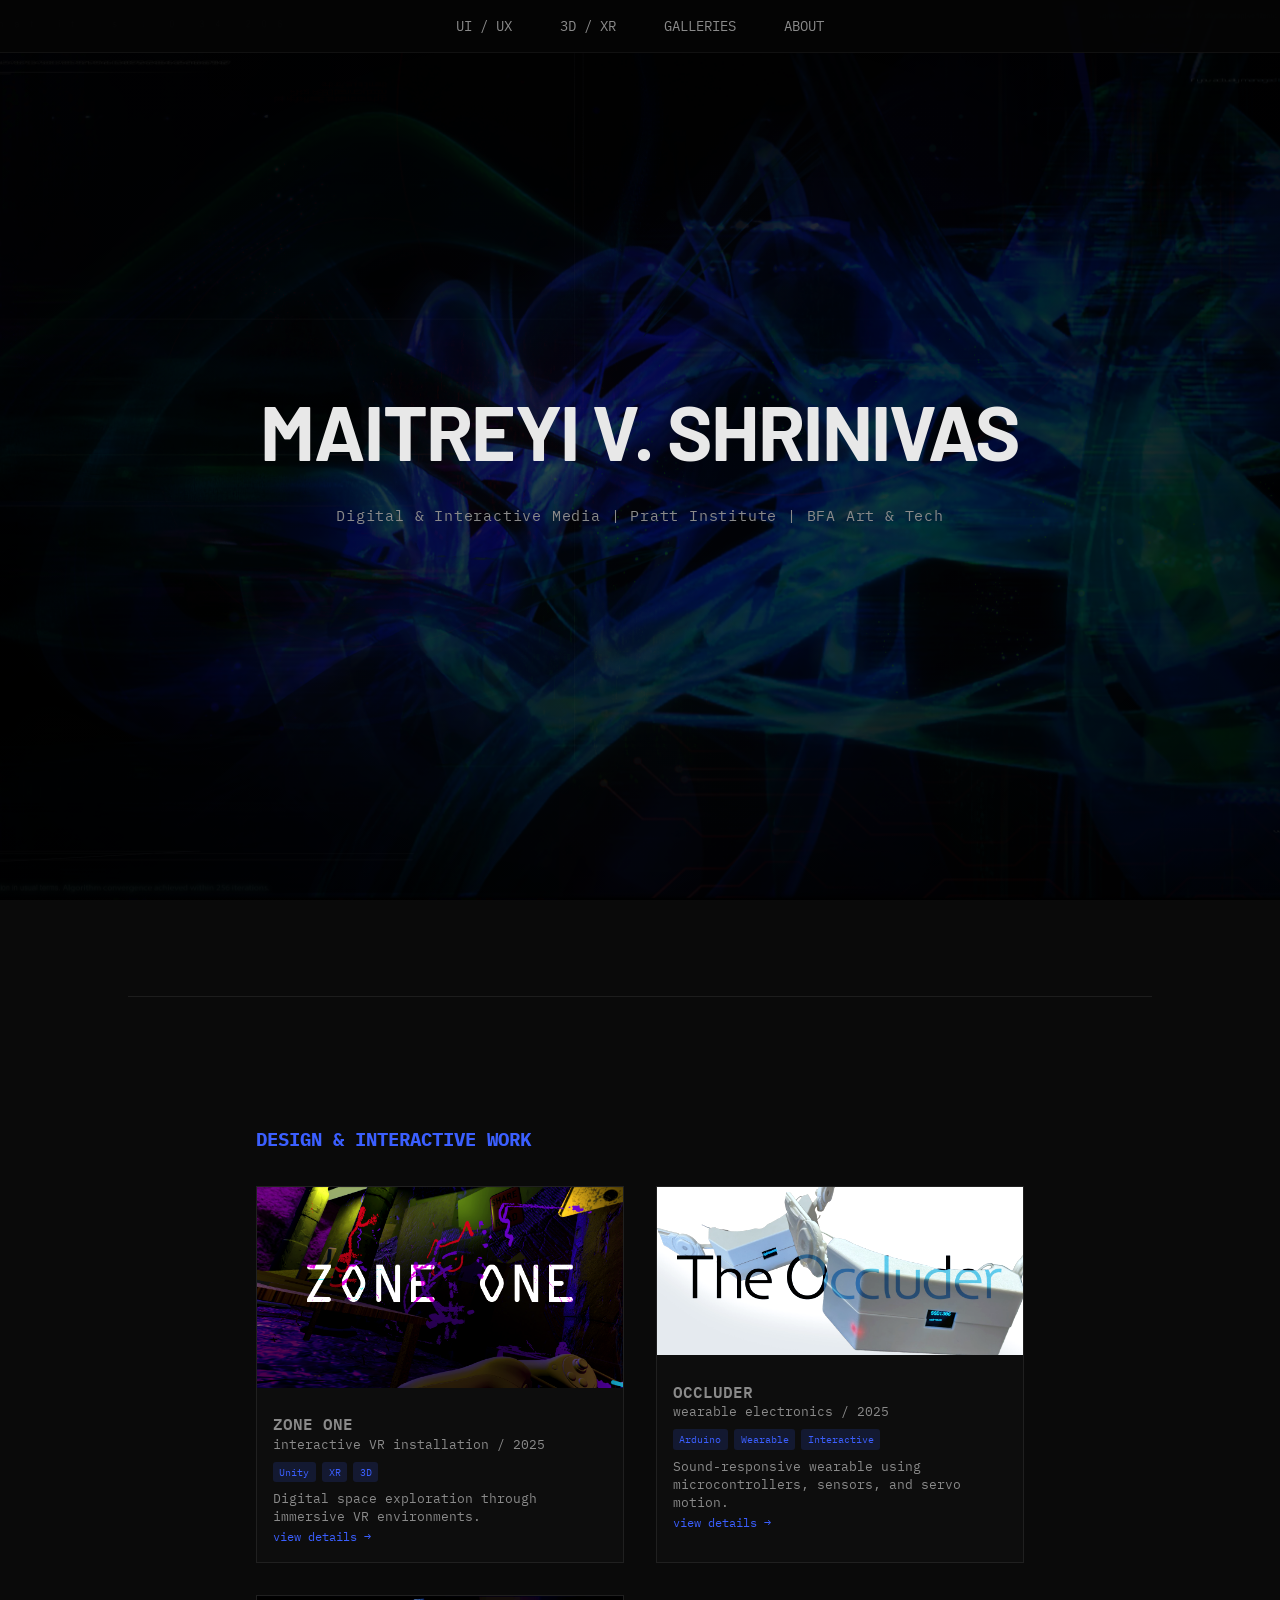
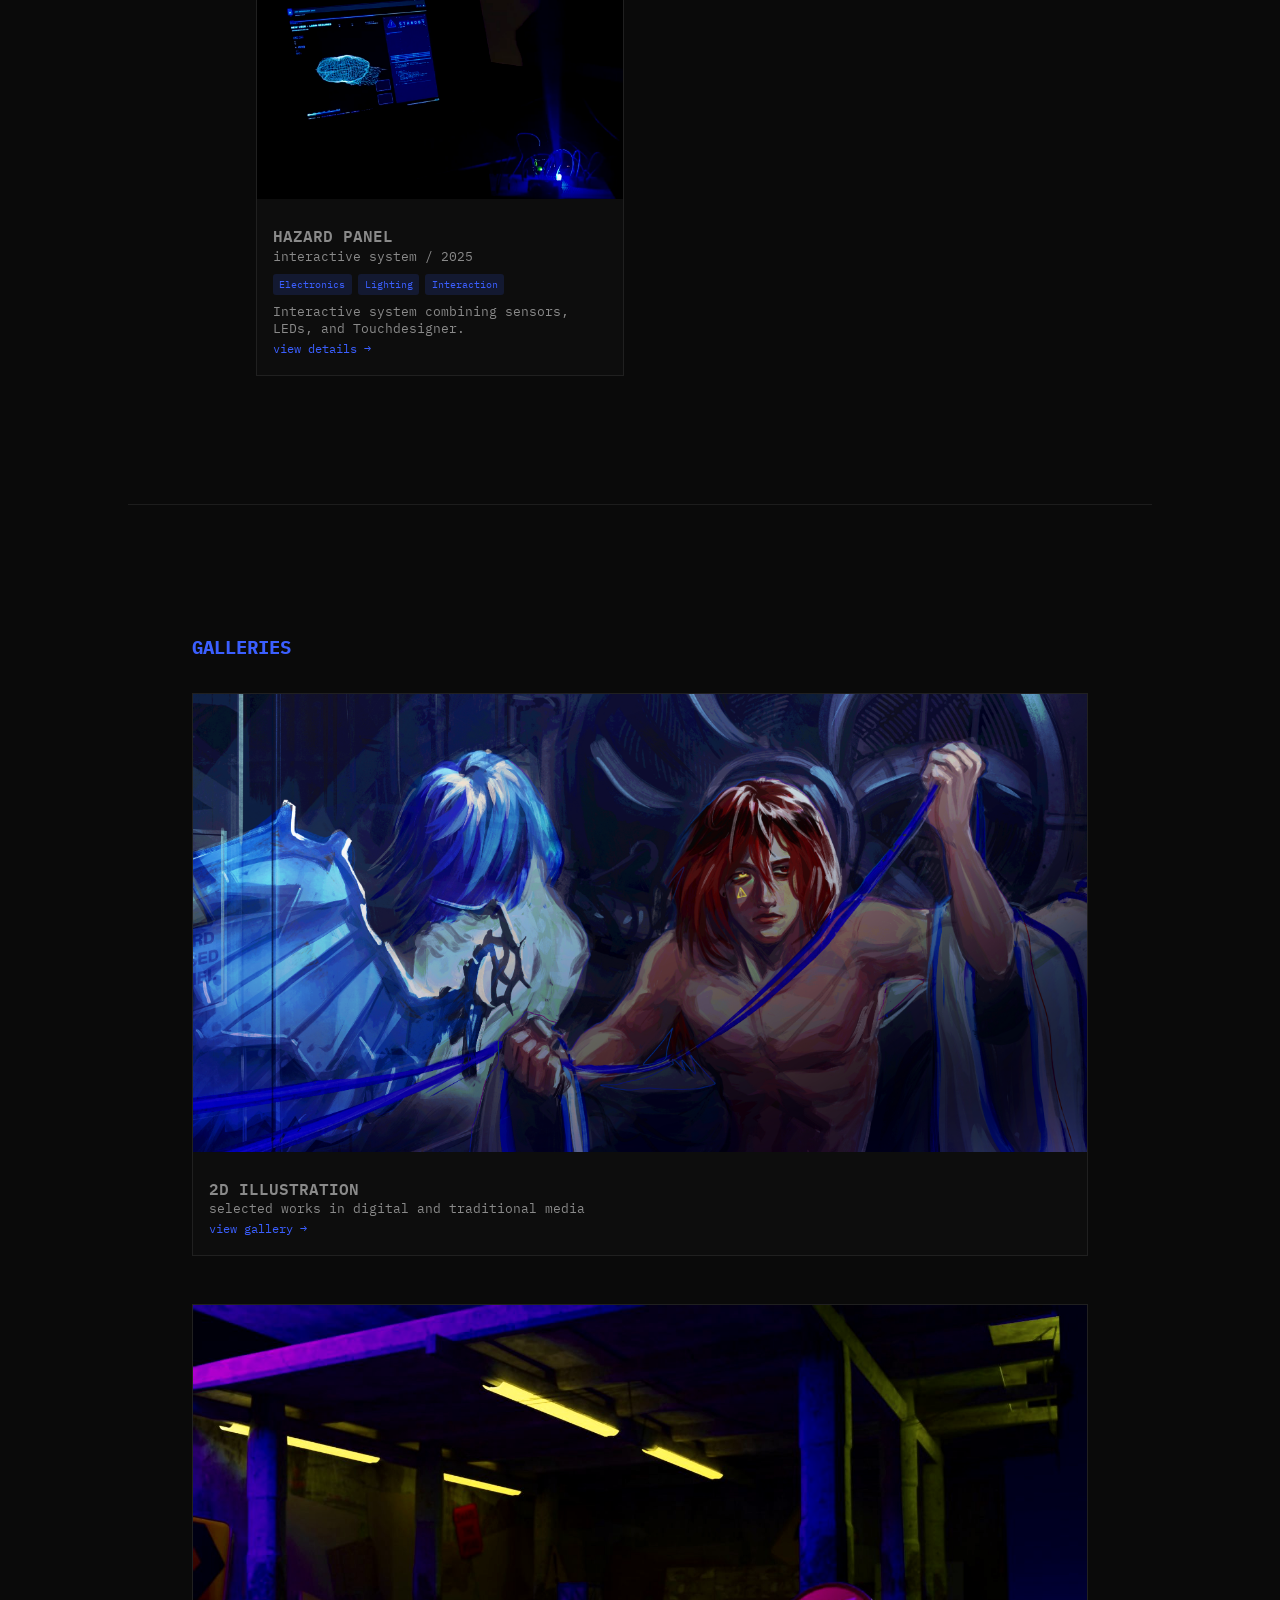
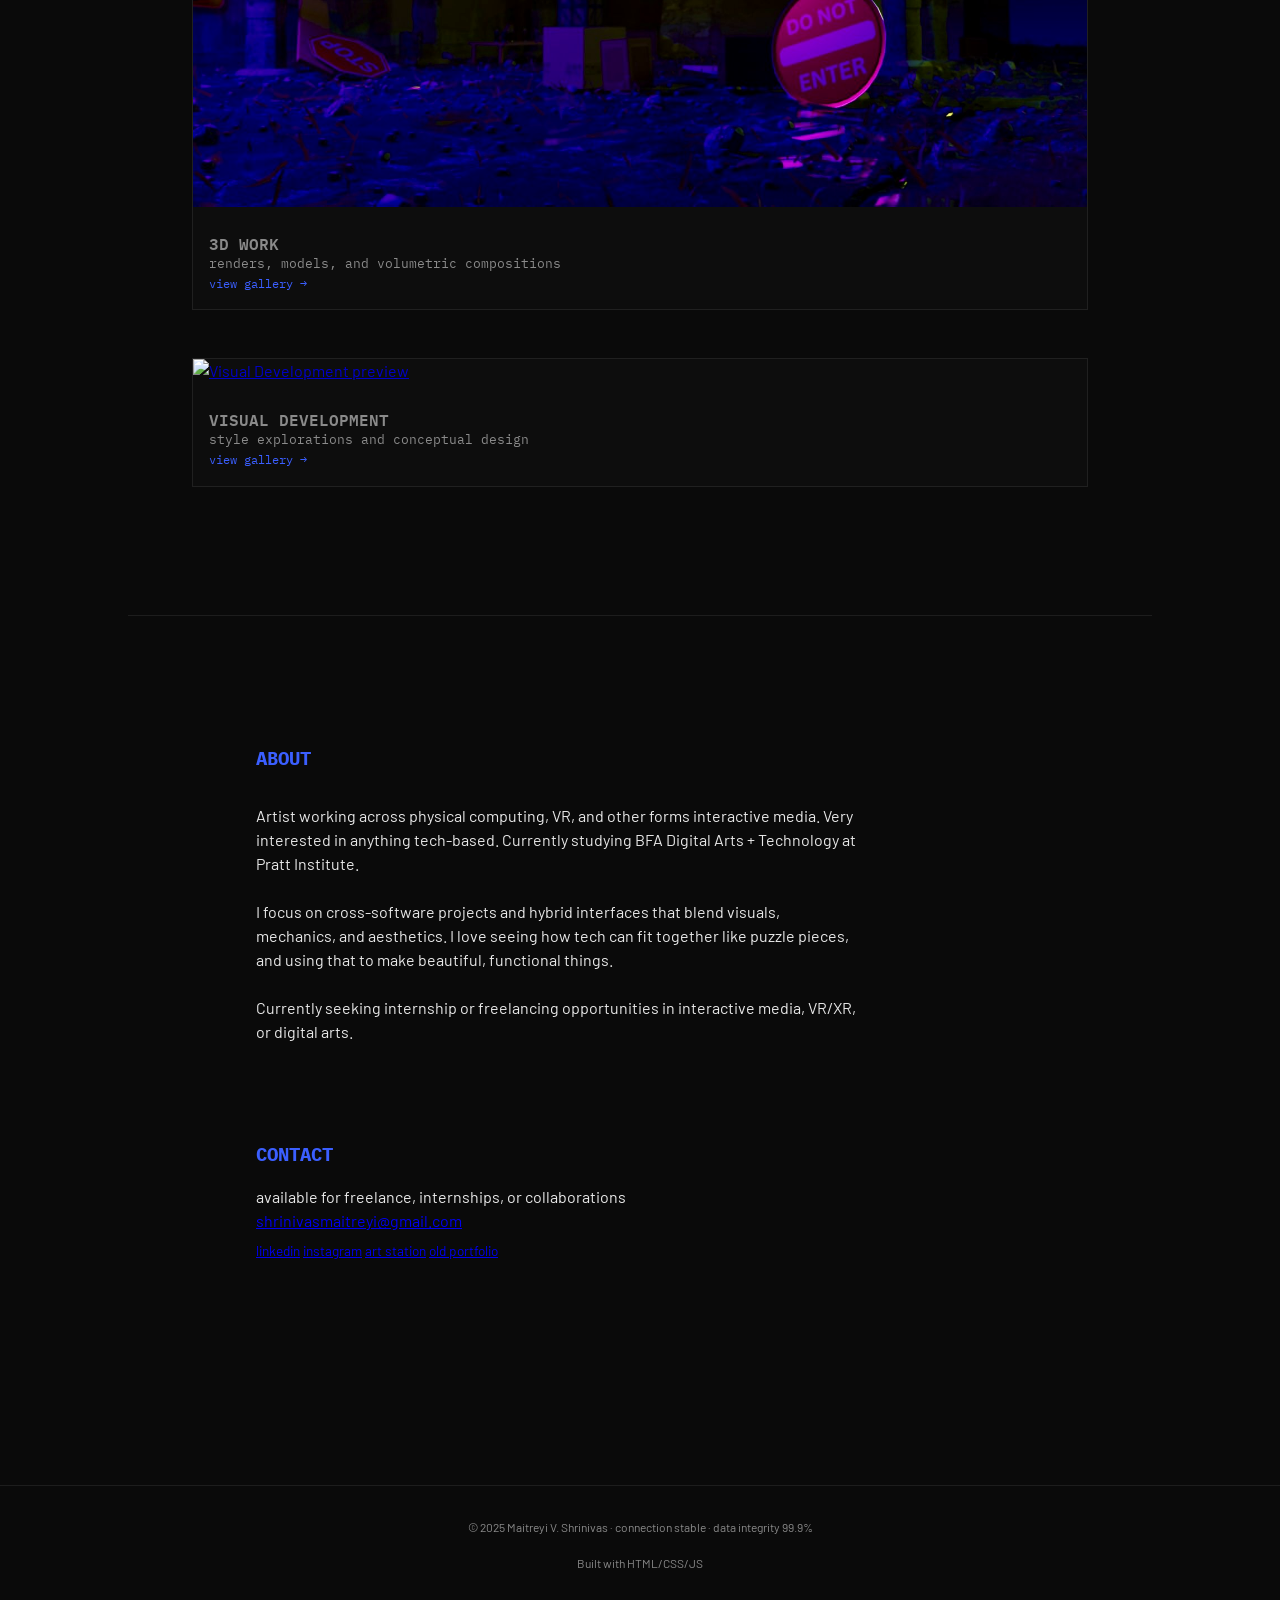
==== index.html @ 1a6c32f3 "nav issue" ====
<!DOCTYPE html>
<html lang="en">
<head>
  <meta charset="UTF-8" />
  <meta name="viewport" content="width=device-width, initial-scale=1.0" />
  <title>Maitreyi V. Shrinivas | Digital Artist & Interactive Systems Designer</title>
  <meta name="description" content="Digital artist and interactive systems designer exploring hybrid realities through VR, installation, and computational media." />
  <link rel="icon" href="assets/favicon.png" type="image/png" />
  <link href="https://fonts.googleapis.com/css2?family=Barlow:wght@300;500&family=IBM+Plex+Mono:wght@400;600&display=swap" rel="stylesheet" />
  <link rel="stylesheet" href="style.css" />
</head>

<body>

  <!-- ===== LANDING ===== -->
  <section id="landing">
    <div class="bg-image"></div>
    <div class="intro-text">
      <h1 id="glitch-name">Maitreyi V. Shrinivas</h1>
      <p class="subtitle">Digital & Interactive Media | Pratt Institute | BFA Art & Tech </p>
    </div>
  </section>

  <!-- ===== NAVIGATION ===== -->
<nav id="nav">
  <a href="/uiux.html">UI / UX</a>
  <a href="/3dxr.html">3D / XR</a>
  <a href="#gallery">GALLERIES</a>
  <a href="#contact">ABOUT</a>
</nav>


  </nav>

 <main>

  <!-- ===== DESIGN & INTERACTIVE WORK ===== -->
  <section id="design" class="section">
    <h2>design & interactive work</h2>

    <div class="work-grid">

       <!-- zone one -->
      <article class="project">
        <a href="projects/zoneone.html">
          <img src="assets/zone_one_thumb.png" alt="ZoneOne" />
        </a>
        <div class="caption">
          <h3>Zone One</h3>
          <p>interactive VR installation / 2025</p>
          <div class="tags">
            <span>Unity</span><span>XR</span><span>3D</span>
          </div>
          <p class="summary">Digital space exploration through immersive VR environments.</p>
          <a href="projects/zoneone.html" class="case-link">view details →</a>
        </div>
      </article>

      <!-- OCCLUDER -->
      <article class="project">
        <a href="projects/occluder.html">
          <img src="assets/occluder_cover.png" alt="Occluder headset" />
        </a>
        <div class="caption">
          <h3>Occluder</h3>
          <p>wearable electronics / 2025</p>
          <div class="tags">
            <span>Arduino</span><span>Wearable</span><span>Interactive</span>
          </div>
          <p class="summary">Sound-responsive wearable using microcontrollers, sensors, and servo motion.</p>
          <a href="projects/occluder.html" class="case-link">view details →</a>
        </div>
      </article>

      <!-- HAZARD PANEL -->
      <article class="project">
        <a href="projects/hazard.html">
          <video autoplay muted loop playsinline poster="assets/hazard_thumb.png">
            <source src="assets/hazard_clip.mp4" type="video/mp4" />
          </video>
        </a>
        <div class="caption">
          <h3>Hazard Panel</h3>
          <p>interactive system / 2025</p>
          <div class="tags">
            <span>Electronics</span><span>Lighting</span><span>Interaction</span>
          </div>
          <p class="summary">Interactive system combining sensors, LEDs, and Touchdesigner.</p>
          <a href="projects/hazard.html" class="case-link">view details →</a>
        </div>
      </article>

    </div>
  </section>

  <!-- ===== GALLERIES ===== -->
  <section id="gallery" class="section">
    <h2>galleries</h2>
    <div class="work-grid">

      <article class="project">
        <a href="galleries/2d.html">
          <img src="assets/gallery_2d_thumb.png" alt="2D Illustration preview" />
        </a>
        <div class="caption">
          <h3>2D Illustration</h3>
          <p>selected works in digital and traditional media</p>
          <a href="galleries/2d.html" class="case-link">view gallery →</a>
        </div>
      </article>

      <article class="project">
        <a href="galleries/3d.html">
          <img src="assets/render2.jpeg" alt="3D Work preview" />
        </a>
        <div class="caption">
          <h3>3D Work</h3>
          <p>renders, models, and volumetric compositions</p>
          <a href="galleries/3d.html" class="case-link">view gallery →</a>
        </div>
      </article>

      <article class="project">
        <a href="galleries/visualdev.html">
          <img src="assets/gallery_visdev_thumb.png" alt="Visual Development preview" />
        </a>
        <div class="caption">
          <h3>Visual Development</h3>
          <p>style explorations and conceptual design</p>
          <a href="galleries/visualdev.html" class="case-link">view gallery →</a>
        </div>
      </article>

    </div>
  </section>

  <!-- ===== ABOUT + CONTACT ===== -->
  <section id="about-contact" class="section">
    <div class="about-contact-grid">

      <div class="about-column">
        <h2>about</h2>
        <div class="text">
          <p>
            Artist working across physical computing, VR, and other forms interactive media. 
            Very interested in anything tech-based. 
            Currently studying BFA Digital Arts + Technology at Pratt Institute.
          </p>
          <br>
          <p>
            I focus on cross-software projects and hybrid interfaces that blend visuals, 
            mechanics, and aesthetics. I love seeing how tech can fit together like puzzle pieces, 
            and using that to make beautiful, functional things. 
          </p>
          <br>
          <p class="intent">
            Currently seeking internship or freelancing opportunities in interactive media, VR/XR, or digital arts.
          </p>
        </div>
      </div>

      <div class="contact-column">
        <h2>contact</h2>
        <p>available for freelance, internships, or collaborations</p>
        <p><a href="mailto:mai3yis@gmail.com">shrinivasmaitreyi@gmail.com</a></p>
        <div class="socials">
          <a href="https://www.linkedin.com/in/maitreyi-shrinivas-3776411b0/">linkedin</a>
          <a href="https://instagram.com/virios.v2">instagram</a>
          <a href="https://artstation.com/mai3yi">art station</a>
          <a href="https://mai3yi.myportfolio.com/work">old portfolio</a>
        </div>
      </div>

    </div>
  </section>

</main>


  <footer>
    <p>© 2025 Maitreyi V. Shrinivas · connection stable · data integrity 99.9%</p>
    <br>
    <p>Built with HTML/CSS/JS</p>
  </footer>

  <script src="script.js"></script>
</body>
</html>
---- style.css ----
/* ===== GLOBAL RESET ===== */
* {
  margin: 0;
  padding: 0;
  box-sizing: border-box;
}

body {
  font-family: 'Barlow', sans-serif;
  background-color: #0a0a0a;
  color: #e8e8e8;
  line-height: 1.5;
  overflow-x: hidden;
}

/* ===== COLOR SYSTEM ===== */
:root {
  --accent-blue: #3b5fff;
  --accent-red: #ff3b3b;
  --accent-gray: #1a1a1a;
  --text-dim: #8a8a8a;
}

/* ===== NAVIGATION ===== */
#nav {
  position: fixed;
  top: 0;
  width: 100%;
  background: rgba(5, 5, 5, 0.9);
  border-bottom: 1px solid rgba(255,255,255,0.05);
  display: flex;
  justify-content: center;
  gap: 3rem;
  padding: 1rem 0;
  z-index: 1000;
  font-family: 'IBM Plex Mono', monospace;
  text-transform: uppercase;
  font-size: 0.85rem;
}

#nav a {
  color: var(--text-dim);
  text-decoration: none;
  transition: 0.2s;
}

#nav a:hover {
  color: var(--accent-blue);
}

/* ===== LANDING ===== */
#landing {
  height: 100vh;
  display: flex;
  flex-direction: column;
  justify-content: center;
  align-items: center;
  text-align: center;
  letter-spacing: 0.05em;
  background: linear-gradient(180deg, #0a0a0a 70%, #111 100%);
}

#landing h1 {
  font-size: clamp(2rem, 6vw, 6rem);
  font-weight: 700;
  letter-spacing: -0.02em;
  text-transform: uppercase;
}

#landing p {
  font-family: 'IBM Plex Mono', monospace;
  color: var(--text-dim);
  margin-top: 1rem;
  font-size: 0.95rem;
}

.scroll-indicator {
  position: absolute;
  bottom: 2rem;
  font-family: 'IBM Plex Mono', monospace;
  color: var(--accent-blue);
  font-size: 1rem;
  opacity: 0.6;
}

/* ===== SECTIONS ===== */
.section {
  padding: 8rem 10vw;
  border-top: 1px solid rgba(255,255,255,0.08);
}

.section h2 {
  font-family: 'IBM Plex Mono', monospace;
  text-transform: uppercase;
  font-size: 1.2rem;
  color: var(--accent-blue);
  margin-bottom: 2rem;
}

/* ===== WORK GRID ===== */
.work-grid {
  display: grid;
  grid-template-columns: repeat(auto-fit, minmax(300px, 1fr));
  gap: 2rem;
}

.project {
  position: relative;
  overflow: hidden;
  border: 1px solid rgba(255,255,255,0.08);
  background: #0d0d0d;
  transition: transform 0.3s ease;
}

.project:hover {
  transform: scale(1.01);
  border-color: var(--accent-blue);
}

.project video,
.project img {
  width: 100%;
  height: auto;
  display: block;
  filter: grayscale(0.2) contrast(1.1);
}

.caption {
  padding: 1rem;
}

.caption h3 {
  font-weight: 600;
  text-transform: uppercase;
  font-size: 1rem;
}

.caption p {
  color: var(--text-dim);
  font-family: 'IBM Plex Mono', monospace;
  font-size: 0.8rem;
}

/* ===== REEL ===== */
.reel-wrapper video {
  width: 100%;
  border: 1px solid rgba(255,255,255,0.1);
  margin-bottom: 1rem;
}

.reel-desc {
  font-size: 0.9rem;
  color: var(--text-dim);
  max-width: 700px;
}

/* ===== PROCESS SECTION ===== */
.process-gallery {
  display: grid;
  grid-template-columns: repeat(auto-fit, minmax(300px, 1fr));
  gap: 1.5rem;
}

.process-item {
  position: relative;
  overflow: hidden;
  background: #0d0d0d;
  border: 1px solid rgba(255,255,255,0.05);
}

.process-item img,
.process-item video {
  width: 100%;
  height: 100%;
  object-fit: cover;
  filter: grayscale(1) contrast(1.2);
  opacity: 0.8;
  transition: 0.4s;
}

.process-item:hover img,
.process-item:hover video {
  filter: none;
  opacity: 1;
}

.overlay {
  position: absolute;
  bottom: 0;
  background: rgba(0,0,0,0.7);
  padding: 1rem;
  width: 100%;
  transition: 0.3s;
}

.overlay h4 {
  text-transform: uppercase;
  color: var(--accent-blue);
  font-size: 0.9rem;
}

.overlay p {
  font-family: 'IBM Plex Mono', monospace;
  font-size: 0.75rem;
  color: #ccc;
}

/* ===== ABOUT ===== */
.about-grid {
  display: flex;
  flex-wrap: wrap;
  gap: 2rem;
  align-items: center;
}

.about-grid img {
  width: 240px;
  border: 1px solid rgba(255,255,255,0.08);
  filter: grayscale(0.6);
}

.about-grid .text {
  flex: 1;
  max-width: 600px;
  color: #d0d0d0;
  font-size: 0.95rem;
  line-height: 1.7;
}

/* ===== CONTACT ===== */
#contact {
  text-align: center;
}

#contact a {
  color: var(--accent-blue);
  text-decoration: none;
  font-family: 'IBM Plex Mono', monospace;
}

.socials {
  margin-top: 0.5rem;
  color: var(--text-dim);
  font-size: 0.85rem;
}

/* ===== FOOTER ===== */
footer {
  text-align: center;
  padding: 2rem 0;
  border-top: 1px solid rgba(255,255,255,0.08);
  font-size: 0.75rem;
  color: var(--text-dim);
}

/* ===== RESPONSIVE ===== */
@media (max-width: 768px) {
  #nav {
    gap: 1rem;
    font-size: 0.75rem;
  }
  .section {
    padding: 5rem 6vw;
  }
}

.subtitle {
  font-family: 'IBM Plex Mono', monospace;
  color: var(--accent-blue);
  margin-top: 0.5rem;
  font-size: 1rem;
}

.tags {
  margin: 0.5rem 0;
  display: flex;
  flex-wrap: wrap;
  gap: 0.4rem;
}

.tags span {
  background: rgba(59,95,255,0.15);
  color: var(--accent-blue);
  font-size: 0.65rem;
  padding: 0.2rem 0.4rem;
  border-radius: 3px;
  font-family: 'IBM Plex Mono', monospace;
}

.summary {
  color: var(--text-dim);
  font-size: 0.75rem;
  margin-top: 0.3rem;
}

.case-link {
  font-family: 'IBM Plex Mono', monospace;
  color: var(--accent-blue);
  font-size: 0.75rem;
  text-decoration: none;
}

.case-link:hover {
  text-decoration: underline;
}
/* ===== ABOUT + CONTACT GRID ===== */
.about-contact-grid {
  display: flex;
  justify-content: space-between;
  gap: 6rem;
  align-items: flex-start;
  flex-wrap: wrap;
}

.about-column,
.contact-column {
  flex: 1 1 400px;
}

.about-column .text {
  max-width: 600px;
}

.contact-column {
  text-align: left;
}

.contact-column h2 {
  text-transform: uppercase;
  color: var(--accent-blue);
  font-family: 'IBM Plex Mono', monospace;
  font-size: 1.2rem;
  margin-bottom: 1rem;
}
/* ===== GALLERY HUB (matching Featured Works) ===== */
.gallery-grid {
  display: grid;
  grid-template-columns: repeat(auto-fit, minmax(300px, 1fr));
  gap: 2rem;
}

.gallery-card {
  position: relative;
  overflow: hidden;
  border: 1px solid rgba(255,255,255,0.08);
  background: #0d0d0d;
  transition: transform 0.3s ease;
}

.gallery-card:hover {
  transform: scale(1.01);
  border-color: var(--accent-blue);
}

.gallery-card img {
  width: 100%;
  height: auto;
  display: block;
  filter: grayscale(0.2) contrast(1.1);
  transition: transform 0.4s ease;
}

.gallery-card:hover img {
  transform: scale(1.05);
}

.gallery-card .overlay {
  position: absolute;
  bottom: 0;
  width: 100%;
  background: rgba(0,0,0,0.7);
  padding: 1rem;
  transition: background 0.3s;
}

.gallery-card:hover .overlay {
  background: rgba(0,0,0,0.9);
}

.gallery-card h3 {
  color: var(--accent-blue);
  font-family: 'IBM Plex Mono', monospace;
  text-transform: uppercase;
  font-size: 1rem;
}

.gallery-card p {
  font-size: 0.8rem;
  color: var(--text-dim);
  margin-top: 0.4rem;
}

/* ===== IMAGE ZOOM MODAL ===== */
#img-modal {
  position: fixed;
  top: 0;
  left: 0;
  width: 100%;
  height: 100%;
  background: rgba(0,0,0,0.9);
  display: flex;
  justify-content: center;
  align-items: center;
  opacity: 0;
  pointer-events: none;
  transition: opacity 0.3s ease;
  z-index: 9999;
}

#img-modal.active {
  opacity: 1;
  pointer-events: auto;
}

#img-modal img {
  max-width: 90%;
  max-height: 90%;
  cursor: zoom-out;
  transform: scale(1);
  transition: transform 0.3s ease;
}

#img-modal img.zoomed {
  transform: scale(1.5);
}
/* ===== UNIVERSAL IMAGE MODAL ===== */
#img-modal {
  position: fixed;
  top: 0;
  left: 0;
  width: 100%;
  height: 100%;
  background: rgba(0,0,0,0.9);
  display: flex;
  justify-content: center;
  align-items: center;
  opacity: 0;
  pointer-events: none;
  transition: opacity 0.3s ease;
  z-index: 9999;
}

#img-modal.active {
  opacity: 1;
  pointer-events: auto;
}

#img-modal img {
  max-width: 90%;
  max-height: 90%;
  cursor: zoom-out;
  transform: scale(1);
  transition: transform 0.3s ease;
}

#img-modal img.zoomed {
  transform: scale(1.5);
}

/* ===== LANDING IMAGE BACKGROUND ===== */
#landing {
  background: url("assets/header_image.png") center center / cover no-repeat;
  background-attachment: scroll; 
  min-height: 100vh;
  display: flex;
  flex-direction: column;
  justify-content: center;
  align-items: center;
  position: relative;
}

#landing::after {
  content: "";
  position: absolute;
  inset: 0;
  background: rgba(0, 0, 0, 0.5); 
  z-index: 0;
}

#landing .intro-text,
#landing .scroll-indicator {
  position: relative;
  z-index: 1; 
}
/* ===== STATIC IMAGE WITH GLOW ANIMATION ===== */
#landing {
  position: relative;
  min-height: 100vh;
  display: flex;
  flex-direction: column;
  justify-content: center;
  align-items: center;
  overflow: hidden;
}

.bg-image {
  position: absolute;
  inset: 0;
  background: url("assets/header_image.png") center center / cover no-repeat;
  filter: brightness(0.6) saturate(1.2);
  z-index: 0;
  animation: glowShift 14s ease-in-out infinite alternate;
}

#landing::after {
  content: "";
  position: absolute;
  inset: 0;
  background: radial-gradient(ellipse at center, rgba(0,0,0,0.1) 0%, rgba(0,0,0,0.7) 100%);
  z-index: 1;
}

#landing .intro-text,
#landing .scroll-indicator {
  position: relative;
  z-index: 2;
}

@keyframes glowShift {
  0% {
    filter: brightness(0.55) saturate(1.1) hue-rotate(0deg);
  }
  50% {
    filter: brightness(0.8) saturate(1.3) hue-rotate(20deg);
  }
  100% {
    filter: brightness(0.6) saturate(1.15) hue-rotate(-10deg);
  }
}

/* ===== PAGE HEADERS ===== */
.page-header {
  position: relative;
  text-align: center;
  padding: 3rem 0 2rem 0;
  border-bottom: 1px solid rgba(255,255,255,0.1);
}

.page-header .back {
  position: absolute;
  left: 8vw;
  top: 3rem;
  color: var(--accent-blue);
  text-decoration: none;
  font-family: 'IBM Plex Mono', monospace;
  font-size: 0.85rem;
  letter-spacing: 0.03em;
}

/* ===== GALLERY ITEMS ===== */
.work {
  border: 1px solid rgba(255,255,255,0.1);
  background: #0d0d0d;
  padding: 0.75rem;
  transition: transform 0.3s ease, box-shadow 0.3s ease;
}

.work:hover {
  transform: translateY(-6px) scale(1.03);
  box-shadow: 0 0 18px rgba(59,95,255,0.2);
}

.caption {
  font-family: 'IBM Plex Mono', monospace;
  color: #8a8a8a;
  font-size: 0.9rem;
  margin-top: 0.6rem;
  line-height: 1.4;
}

/* ===== LIGHTBOX ===== */
.lightbox {
  display: none;
  position: fixed;
  z-index: 1000;
  inset: 0;
  background: rgba(0, 0, 0, 0.9);
  justify-content: center;
  align-items: center;
  cursor: grab;
}

.lightbox img {
  max-width: 90%;
  max-height: 90%;
  transition: transform 0.1s ease;
}

main {
  padding: 6rem 10vw;   
  max-width: 2000px;  

.gallery-grid {
  grid-template-columns: repeat(auto-fit, minmax(500px, 1fr)); 
  gap: 3rem;         

.work img {
  border-radius: 6px;   
}
}
}

#gallery.section {
  max-width: none;
  width: 100%;
  padding-left: 5vw;
  padding-right: 5vw;
}

#gallery .work-grid {
  display: grid;
  grid-template-columns: repeat(auto-fit, minmax(600px, 1fr));
  gap: 3rem;
  width: 100%;
}

#gallery .project img {
  width: 100%;
  height: auto;
  object-fit: cover;
}
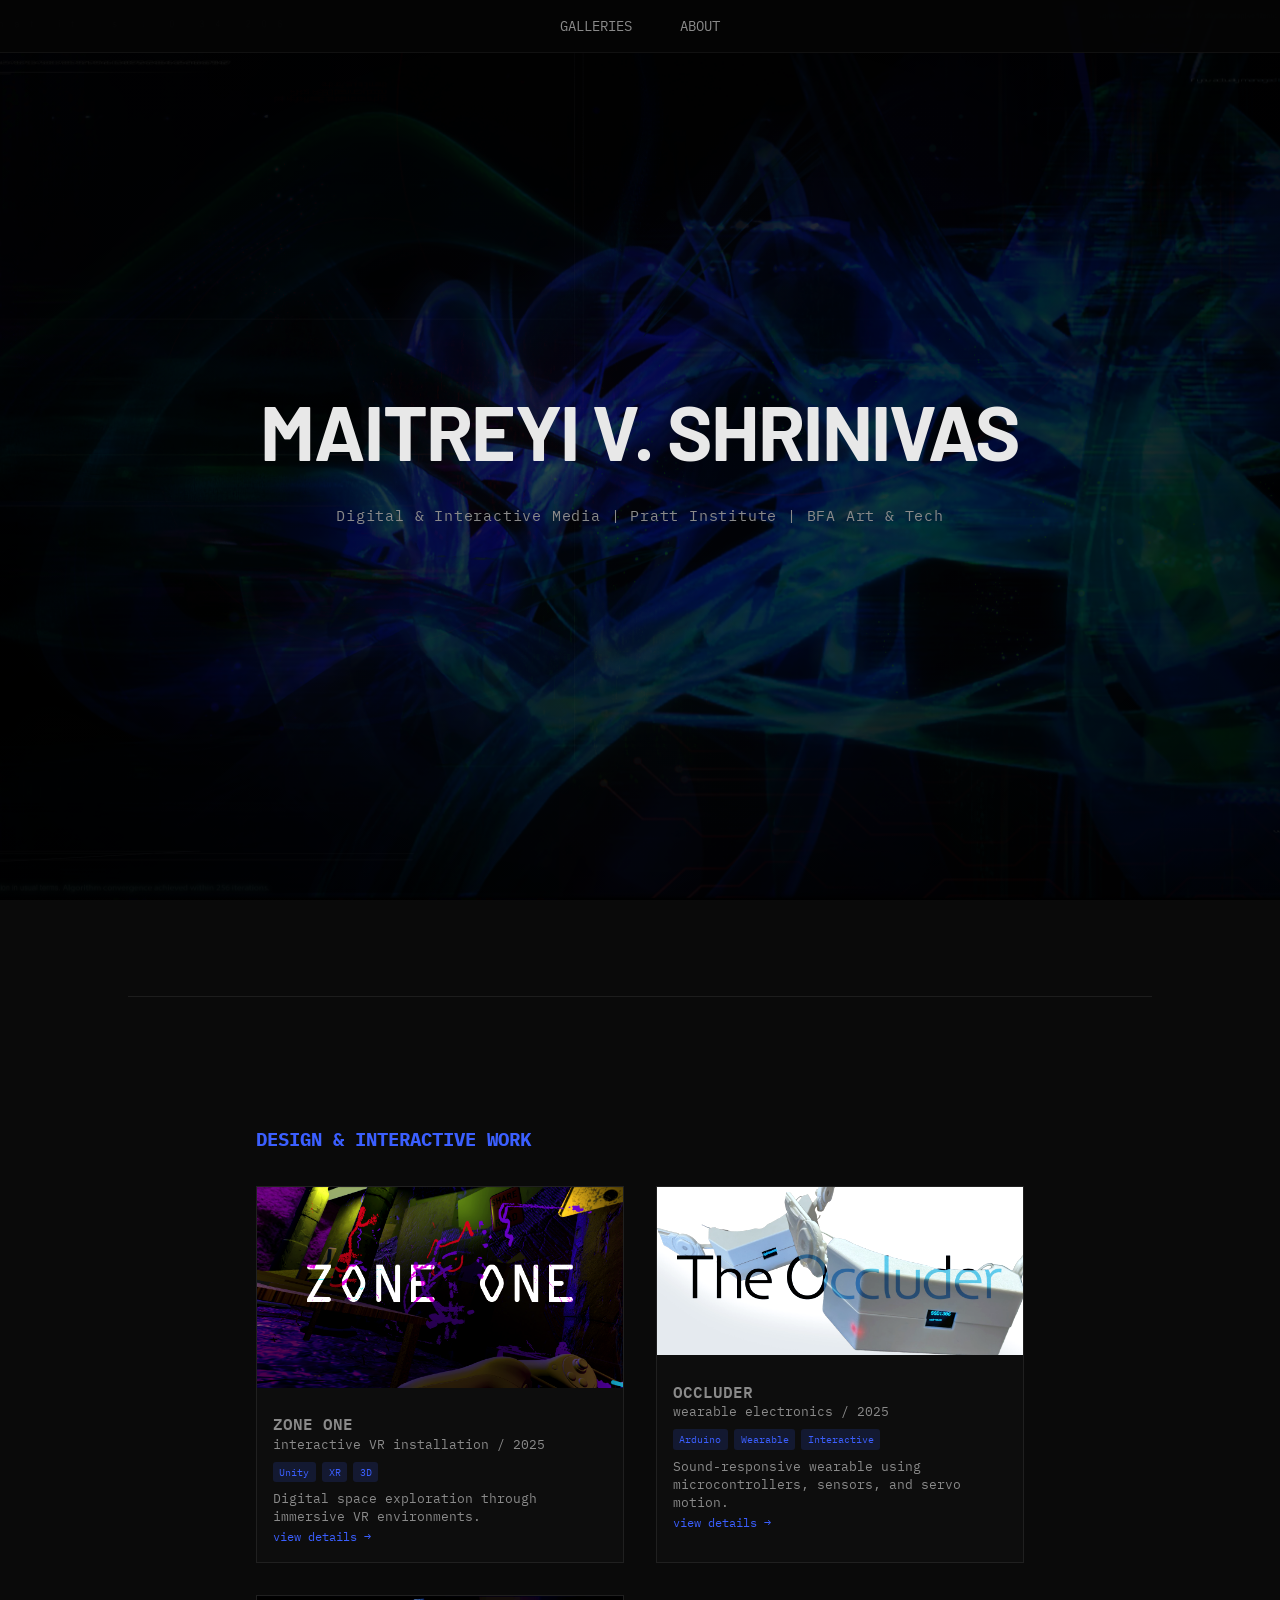
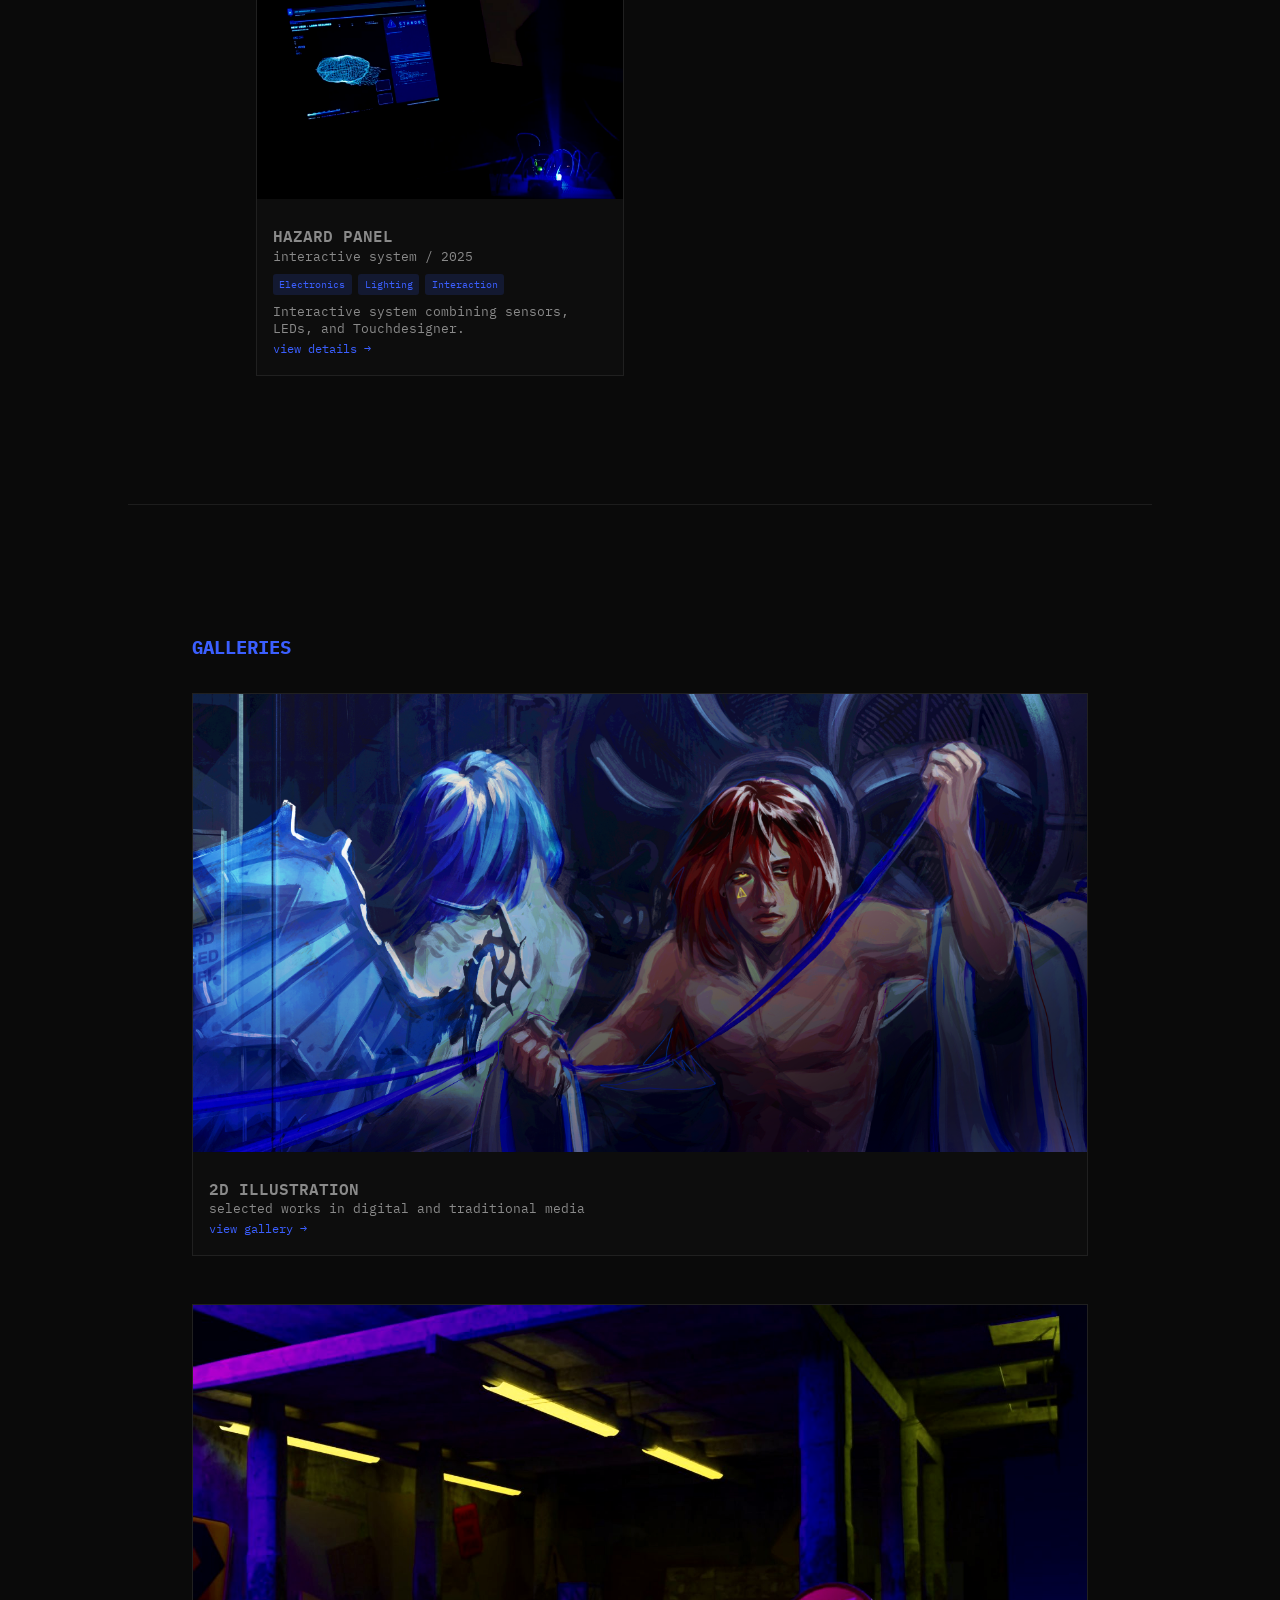
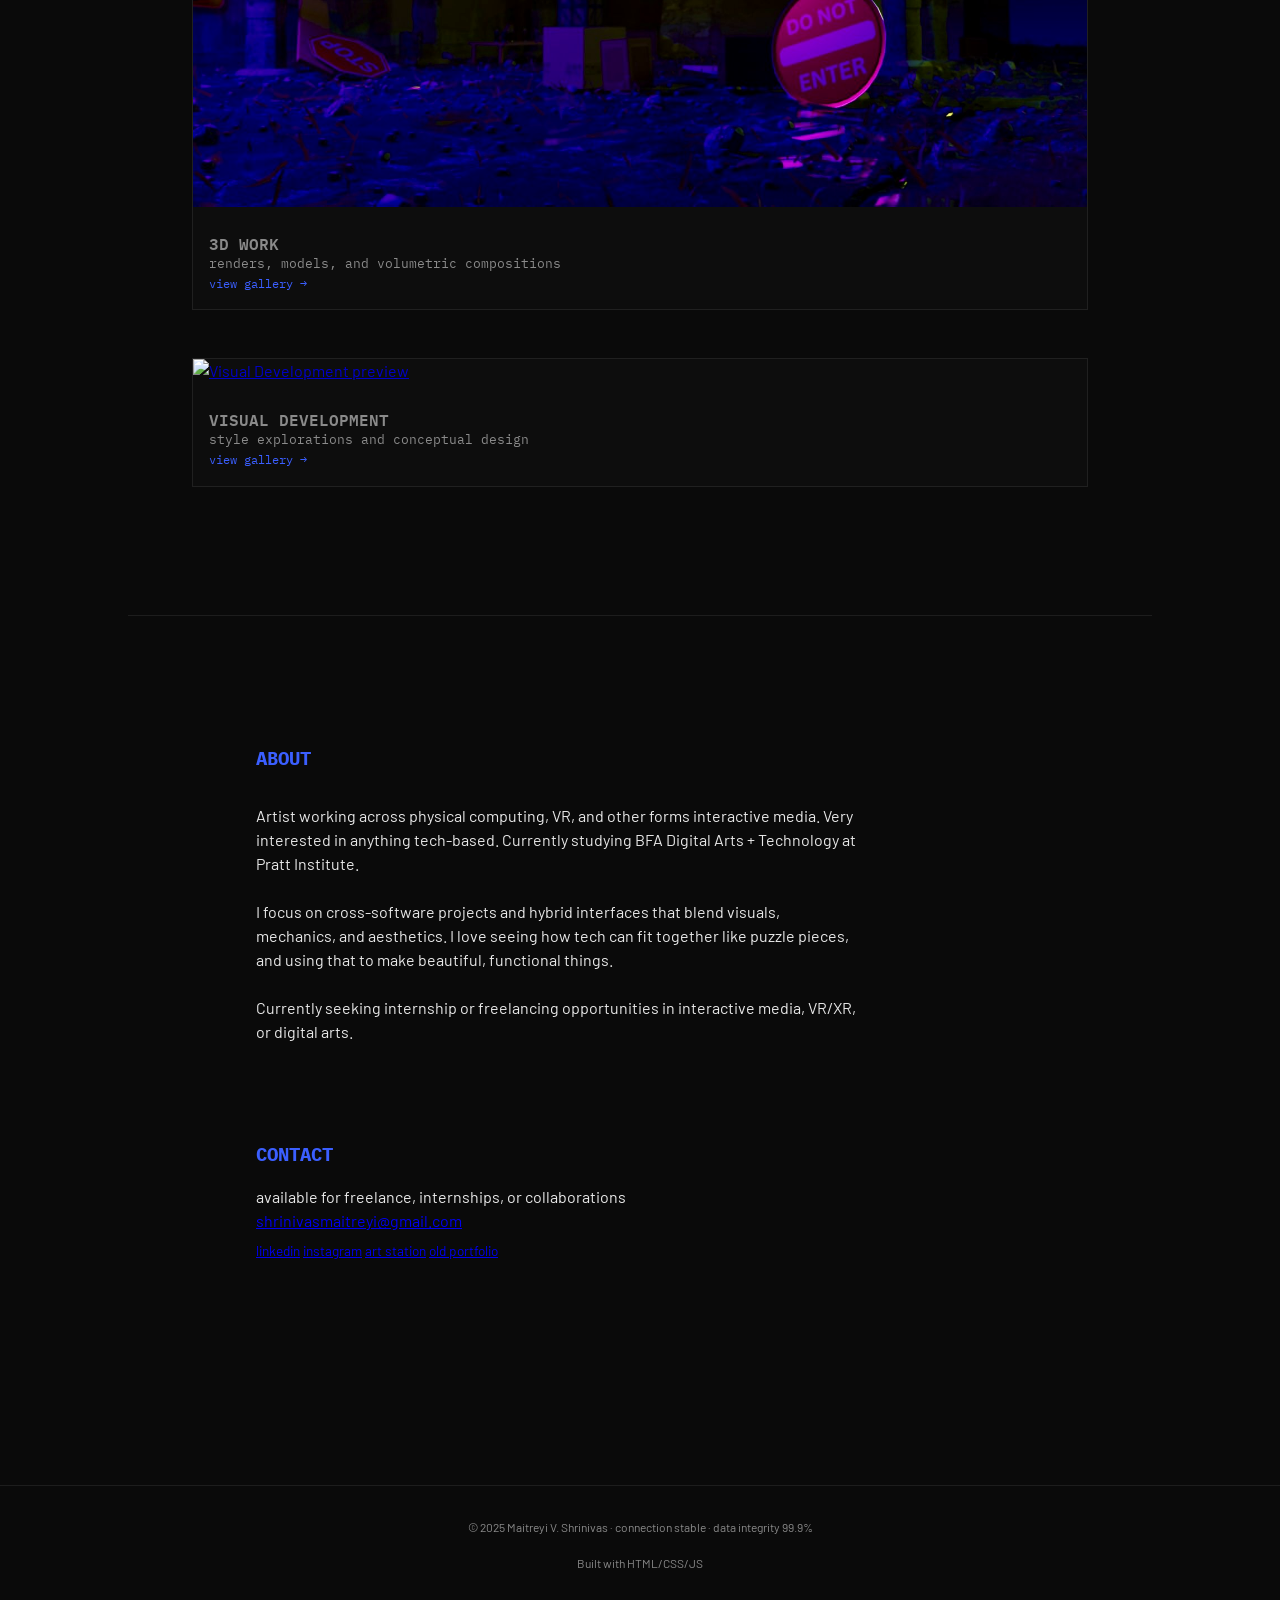
==== commit 03e7348f: "hid nav menus for unfinished pages" ====
--- a/index.html
+++ b/index.html
@@ -23,8 +23,8 @@
 
   <!-- ===== NAVIGATION ===== -->
 <nav id="nav">
-  <a href="/uiux.html">UI / UX</a>
-  <a href="/3dxr.html">3D / XR</a>
+ <!-- <a href="/uiux.html">UI / UX</a>
+  <a href="/3dxr.html">3D / XR</a>-->
   <a href="#gallery">GALLERIES</a>
   <a href="#contact">ABOUT</a>
 </nav>
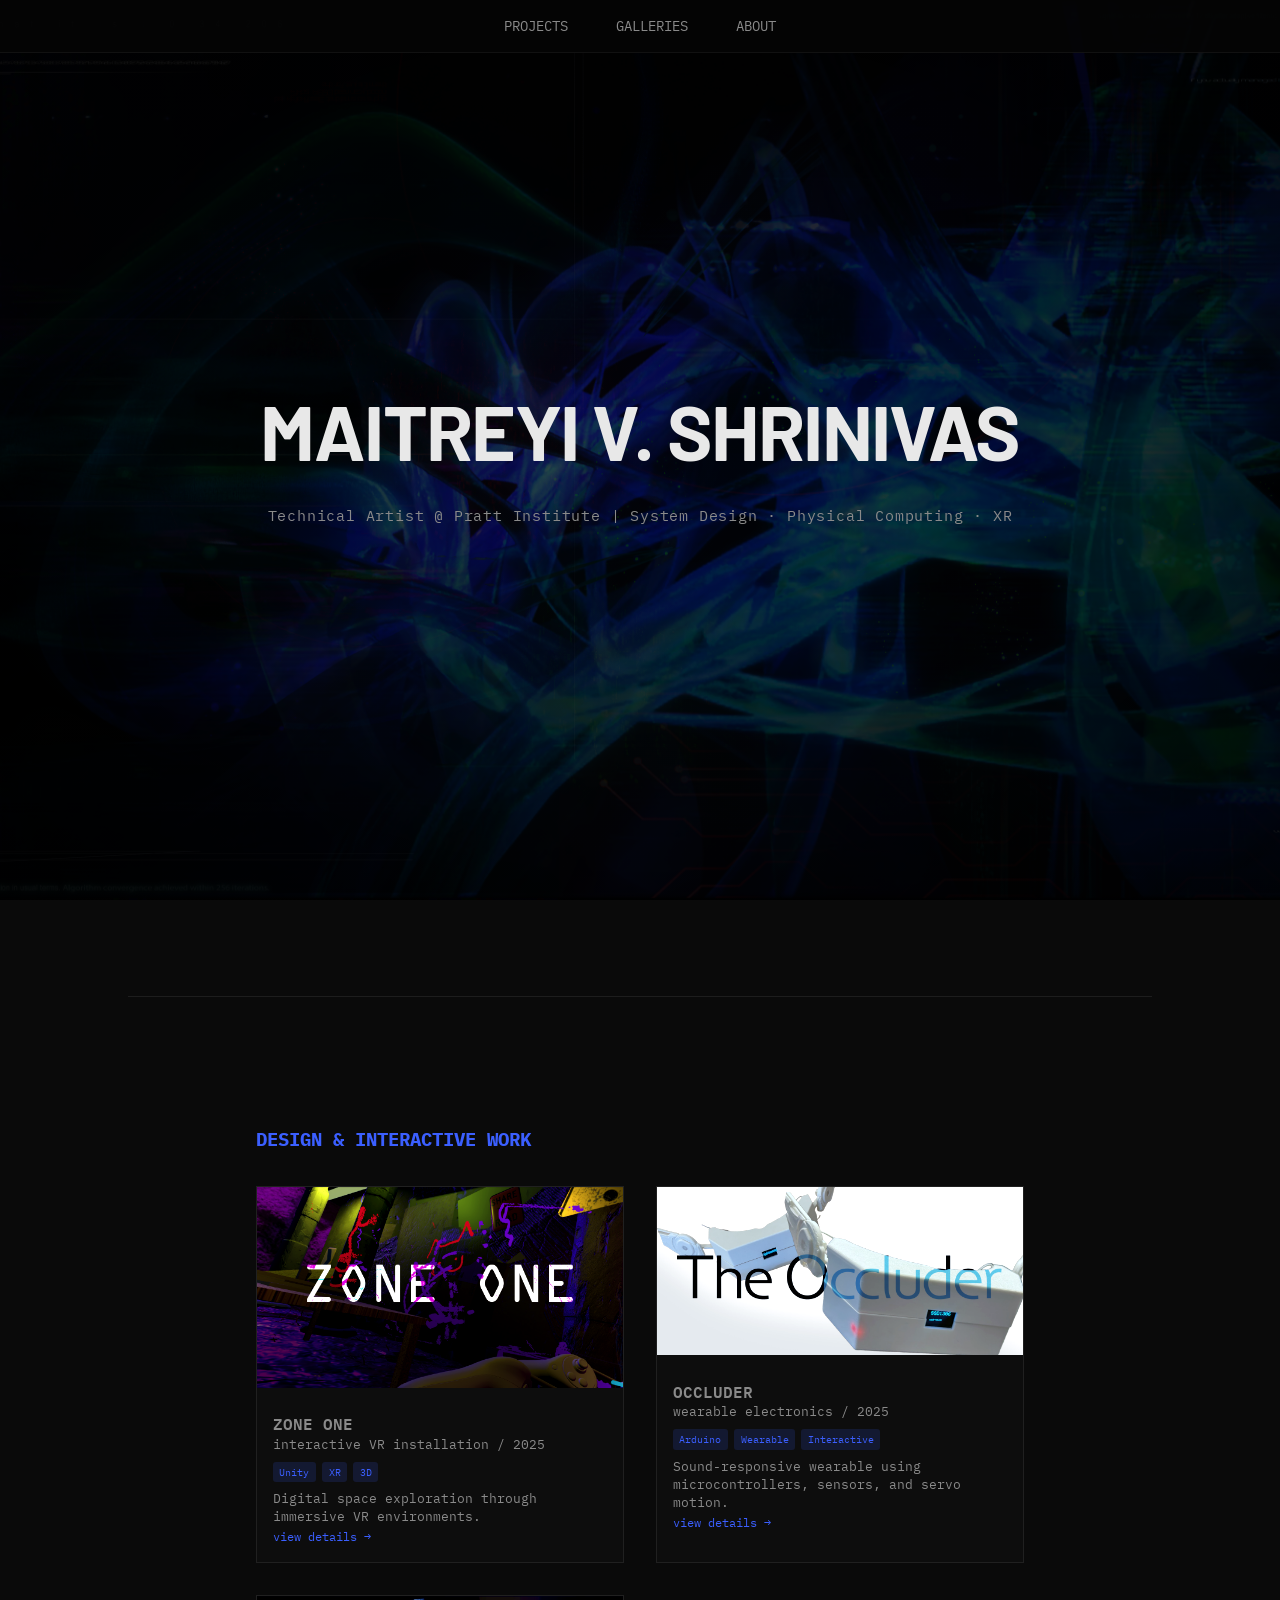
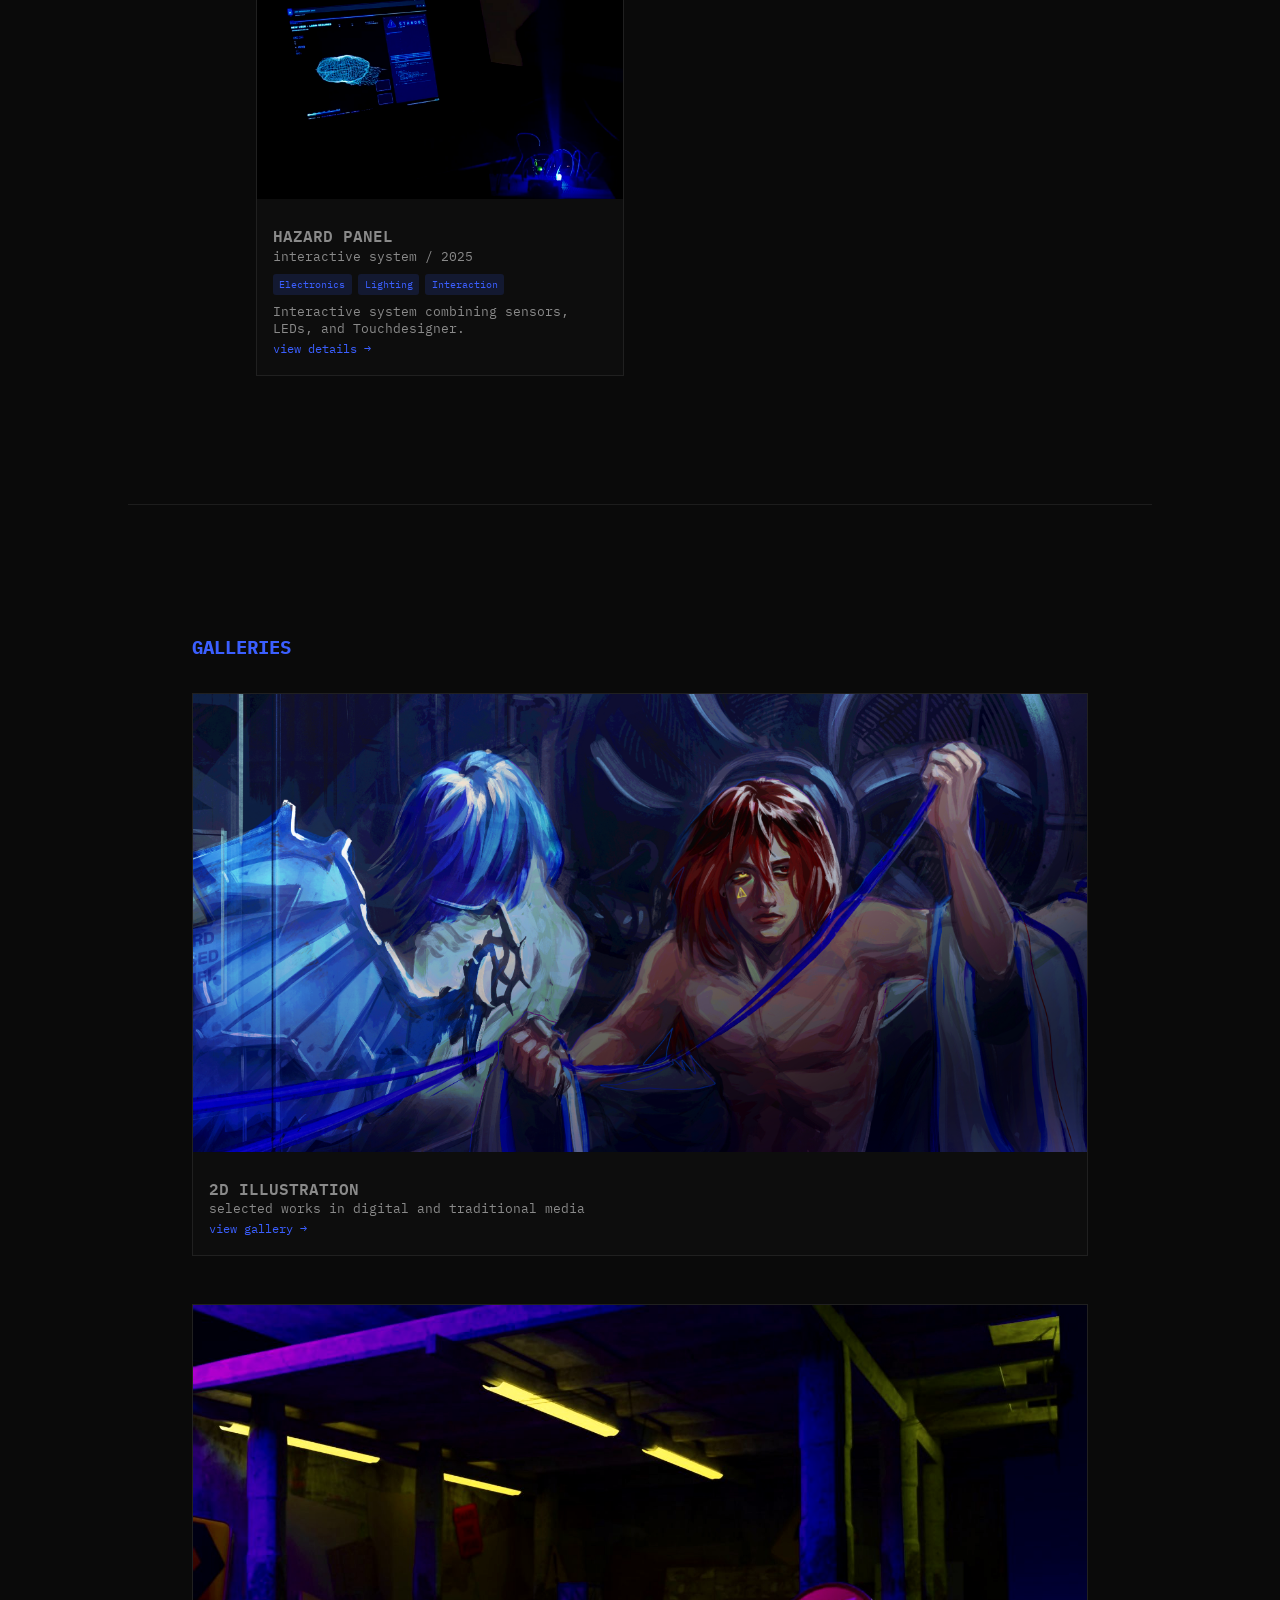
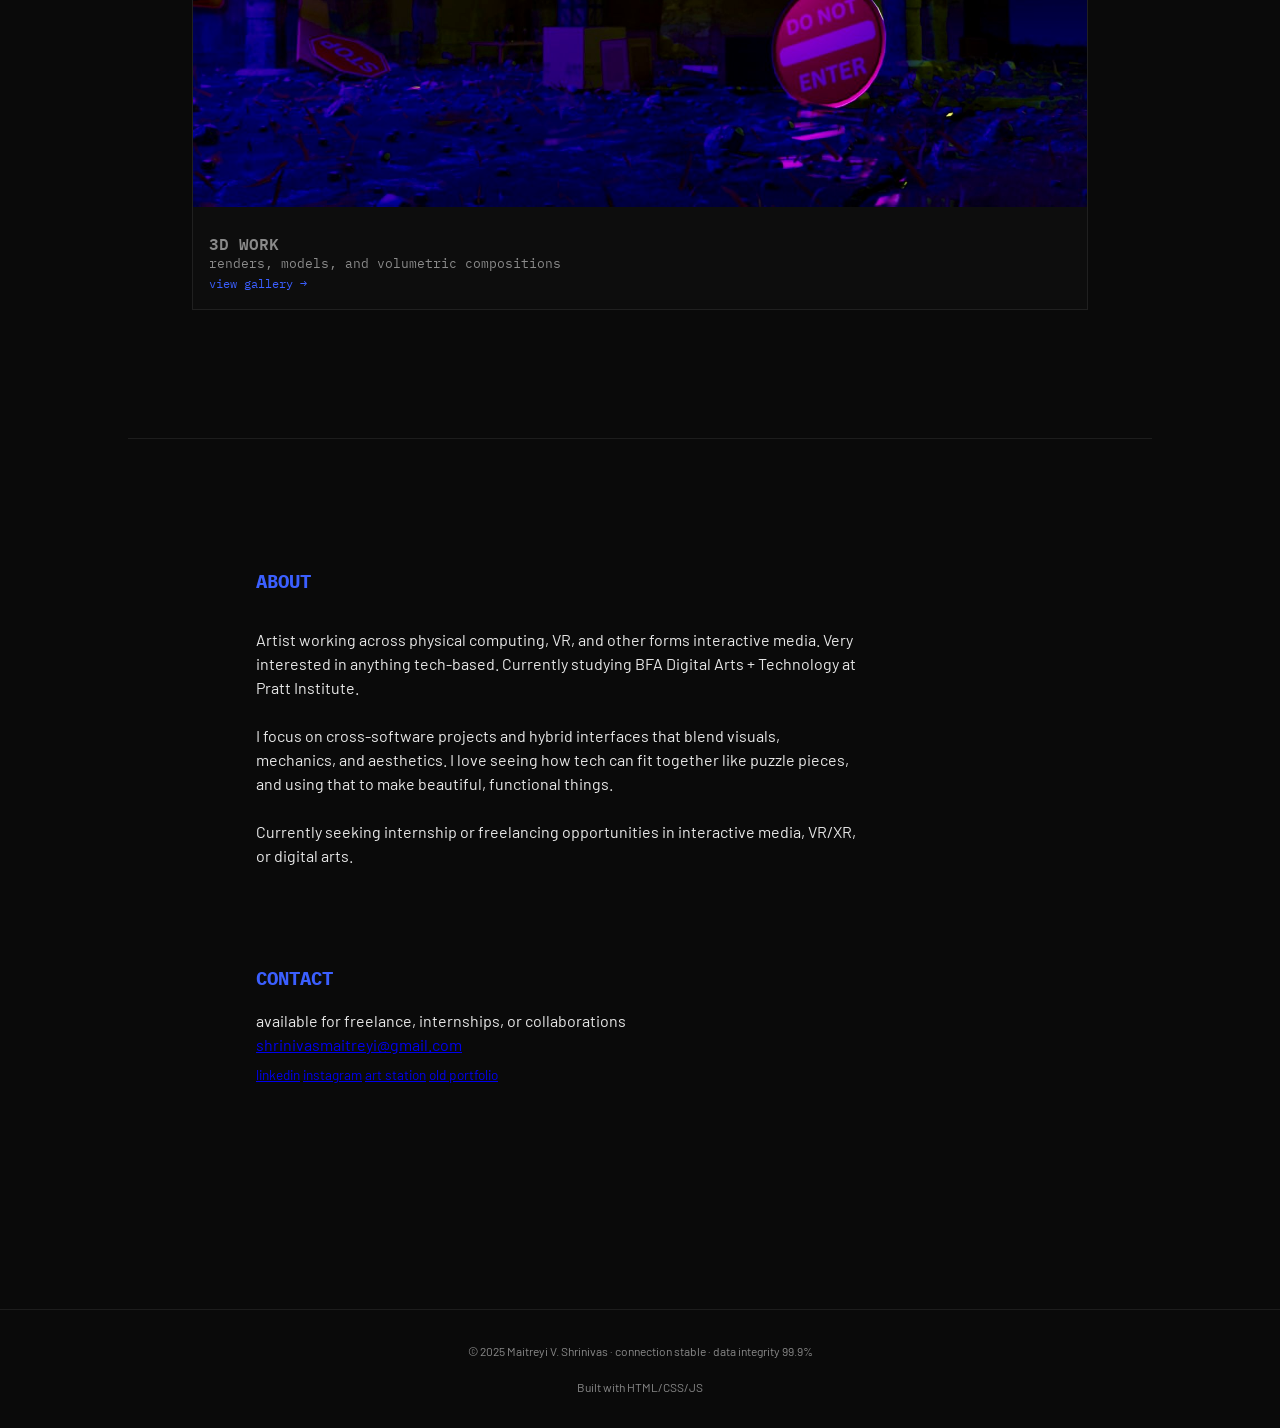
==== commit 66dbbcf0: "structural edits and fixes" ====
--- a/index.html
+++ b/index.html
@@ -3,8 +3,8 @@
 <head>
   <meta charset="UTF-8" />
   <meta name="viewport" content="width=device-width, initial-scale=1.0" />
-  <title>Maitreyi V. Shrinivas | Digital Artist & Interactive Systems Designer</title>
-  <meta name="description" content="Digital artist and interactive systems designer exploring hybrid realities through VR, installation, and computational media." />
+  <title>Maitreyi V. Shrinivas | Technical Artist </title>
+  <meta name="description" content="Interactive systems, computing, and real-time environments." />
   <link rel="icon" href="assets/favicon.png" type="image/png" />
   <link href="https://fonts.googleapis.com/css2?family=Barlow:wght@300;500&family=IBM+Plex+Mono:wght@400;600&display=swap" rel="stylesheet" />
   <link rel="stylesheet" href="style.css" />
@@ -12,12 +12,11 @@
 
 <body>
 
-  <!-- ===== LANDING ===== -->
   <section id="landing">
     <div class="bg-image"></div>
     <div class="intro-text">
       <h1 id="glitch-name">Maitreyi V. Shrinivas</h1>
-      <p class="subtitle">Digital & Interactive Media | Pratt Institute | BFA Art & Tech </p>
+      <p class="subtitle">Technical Artist @ Pratt Institute | System Design · Physical Computing · XR </p>
     </div>
   </section>
 
@@ -25,6 +24,8 @@
 <nav id="nav">
  <!-- <a href="/uiux.html">UI / UX</a>
   <a href="/3dxr.html">3D / XR</a>-->
+  
+  <a href="#design">PROJECTS</a>
   <a href="#gallery">GALLERIES</a>
   <a href="#contact">ABOUT</a>
 </nav>
@@ -120,14 +121,6 @@
         </div>
       </article>
 
-      <article class="project">
-        <a href="galleries/visualdev.html">
-          <img src="assets/gallery_visdev_thumb.png" alt="Visual Development preview" />
-        </a>
-        <div class="caption">
-          <h3>Visual Development</h3>
-          <p>style explorations and conceptual design</p>
-          <a href="galleries/visualdev.html" class="case-link">view gallery →</a>
         </div>
       </article>
 
--- a/style.css
+++ b/style.css
@@ -390,39 +390,6 @@
   margin-top: 0.4rem;
 }
 
-/* ===== IMAGE ZOOM MODAL ===== */
-#img-modal {
-  position: fixed;
-  top: 0;
-  left: 0;
-  width: 100%;
-  height: 100%;
-  background: rgba(0,0,0,0.9);
-  display: flex;
-  justify-content: center;
-  align-items: center;
-  opacity: 0;
-  pointer-events: none;
-  transition: opacity 0.3s ease;
-  z-index: 9999;
-}
-
-#img-modal.active {
-  opacity: 1;
-  pointer-events: auto;
-}
-
-#img-modal img {
-  max-width: 90%;
-  max-height: 90%;
-  cursor: zoom-out;
-  transform: scale(1);
-  transition: transform 0.3s ease;
-}
-
-#img-modal img.zoomed {
-  transform: scale(1.5);
-}
 /* ===== UNIVERSAL IMAGE MODAL ===== */
 #img-modal {
   position: fixed;
@@ -587,17 +554,17 @@
 }
 
 main {
-  padding: 6rem 10vw;   
-  max-width: 2000px;  
-
-.gallery-grid {
-  grid-template-columns: repeat(auto-fit, minmax(500px, 1fr)); 
-  gap: 3rem;         
-
-.work img {
-  border-radius: 6px;   
-}
-}
+  padding: 6rem 10vw;
+  max-width: 2000px;
+}
+
+main .gallery-grid {
+  grid-template-columns: repeat(auto-fit, minmax(500px, 1fr));
+  gap: 3rem;
+}
+
+main .work img {
+  border-radius: 6px;
 }
 
 #gallery.section {
@@ -620,4 +587,264 @@
   object-fit: cover;
 }
 
-
+#wip-overlay {
+  position: fixed;
+  inset: 0;
+  background: rgba(10,10,10,0.96);
+  display: flex;
+  align-items: center;
+  justify-content: center;
+  z-index: 9999;
+}
+
+.wip-box {
+  background: #0d0d0d;
+  border: 1px solid rgba(255,255,255,0.08);
+  padding: 2rem 2.5rem;
+  text-align: center;
+  font-family: 'IBM Plex Mono', monospace;
+}
+
+.wip-box h1 {
+  color: var(--accent-blue);
+  font-size: 1.5rem;
+  margin-bottom: 0.75rem;
+  text-transform: uppercase;
+}
+
+.wip-box p {
+  color: var(--text-dim);
+  font-size: 0.85rem;
+  margin: 0.4rem 0;
+}
+
+.wip-box button {
+  margin-top: 1rem;
+  padding: 0.5rem 1.2rem;
+  background: transparent;
+  color: var(--accent-blue);
+  border: 1px solid var(--accent-blue);
+  font-family: 'IBM Plex Mono', monospace;
+  font-size: 0.8rem;
+  cursor: pointer;
+}
+
+/* ===== MOBILE GALLERY FIX ===== */
+@media (max-width: 768px) {
+
+  /* Ensure gallery sections respect page padding */
+  #gallery.section,
+  .section {
+    padding-left: 6vw;
+    padding-right: 6vw;
+  }
+
+  /* Force galleries to single-column */
+  .gallery-grid,
+  .work-grid,
+  #gallery .work-grid {
+    grid-template-columns: 1fr;
+    gap: 1.5rem;
+  }
+
+  /* Prevent oversized images from forcing width */
+  .gallery-card img,
+  .project img,
+  .work img {
+    width: 100%;
+    height: auto;
+  }
+
+  /* Reduce caption density */
+  .caption,
+  .gallery-card p {
+    font-size: 0.75rem;
+    line-height: 1.4;
+  }
+
+  .gallery-card img,
+.project img {
+  max-height: 70vh;
+  object-fit: cover;
+}
+
+/* ===== DOCUMENTATION GALLERY (Reusable) ===== */
+.doc-gallery {
+  display: grid;
+  grid-template-columns: repeat(auto-fit, minmax(420px, 1fr));
+  gap: 2.5rem;
+  margin: 4rem auto;
+}
+
+.doc-item {
+  display: flex;
+  gap: 1.5rem;
+  align-items: flex-start;
+  background: #0d0d0d;
+  border: 1px solid rgba(255,255,255,0.08);
+  padding: 1rem;
+}
+
+.doc-item img {
+  width: 100%;
+  max-width: 380px;
+  height: auto;
+  object-fit: cover;
+  cursor: pointer;
+}
+
+.doc-caption {
+  flex: 1;
+  font-family: 'IBM Plex Mono', monospace;
+  font-size: 0.8rem;
+  color: var(--text-dim);
+  line-height: 1.6;
+}
+
+/* Mobile collapse */
+@media (max-width: 900px) {
+  .doc-item {
+    flex-direction: column;
+  }
+}
+/* ===== DOCUMENTATION GALLERY (DARK THEME, CAPTIONED) ===== */
+.gallery {
+  display: grid;
+  grid-template-columns: repeat(auto-fit, minmax(420px, 1fr));
+  gap: 2.5rem;
+  margin: 4rem auto;
+}
+
+.gallery-item {
+  display: flex;
+  gap: 1.5rem;
+  align-items: flex-start;
+  background: #0d0d0d;
+  border: 1px solid rgba(255,255,255,0.08);
+  padding: 1.2rem;
+}
+
+.gallery-item img {
+  width: 100%;
+  max-width: 380px;
+  height: auto;
+  object-fit: cover;
+  cursor: pointer;
+}
+
+.gallery-caption {
+  flex: 1;
+  font-family: 'IBM Plex Mono', monospace;
+  font-size: 0.8rem;
+  color: var(--text-dim);
+  line-height: 1.6;
+}
+
+@media (max-width: 900px) {
+  .gallery-item {
+    flex-direction: column;
+  }
+
+  .gallery-item img {
+    max-width: 100%;
+  }
+}
+
+/* ===== DOCUMENTATION IMAGE NORMALIZATION ===== */
+.gallery-item {
+  align-items: stretch; /* forces image + caption to same vertical rhythm */
+}
+
+.gallery-item img {
+  max-width: 380px;          /* MATCHES Occluder */
+  width: 100%;
+  height: 240px;             /* HARD HEIGHT for consistency */
+  object-fit: cover;         /* prevents distortion */
+  border-radius: 6px;
+  border: 1px solid var(--panel-border);
+  background: #000;
+}
+
+/* Caption spacing parity */
+.gallery-caption {
+  padding-top: 0.25rem;
+}
+/* ===== PROJECT DOCUMENTATION (STABLE, REUSABLE) ===== */
+
+.project-docs {
+  display: grid;
+  grid-template-columns: repeat(auto-fit, minmax(460px, 1fr));
+  gap: 2.5rem;
+  margin: 4rem auto;
+}
+
+.project-doc {
+  display: flex;
+  gap: 1.5rem;
+  align-items: flex-start;
+  background: #0d0d0d;
+  border: 1px solid rgba(255,255,255,0.08);
+  padding: 1.2rem;
+}
+
+.project-doc img {
+  width: 100%;
+  max-width: 380px;   /* MATCHES Occluder */
+  height: 240px;      /* HARD LOCK */
+  object-fit: cover;
+  border-radius: 6px;
+  border: 1px solid rgba(255,255,255,0.08);
+  background: #000;
+}
+
+.project-doc p {
+  font-family: 'IBM Plex Mono', monospace;
+  font-size: 0.8rem;
+  color: var(--text-dim);
+  line-height: 1.6;
+}
+
+/* Mobile collapse */
+@media (max-width: 900px) {
+  .project-doc {
+    flex-direction: column;
+  }
+
+  .project-doc img {
+    max-width: 100%;
+    height: auto;
+  }
+}
+/* ===== THUMBNAIL GALLERY (ZONE ONE + OCCLUDER) ===== */
+
+.gallery {
+  display: grid;
+  grid-template-columns: repeat(auto-fit, minmax(260px, 1fr));
+  gap: 2rem;
+  margin: 4rem auto;
+}
+
+.gallery-item {
+  display: flex;
+  flex-direction: column;
+  gap: 0.6rem;
+}
+
+.gallery-item img {
+  width: 100%;
+  height: 180px;              /* HARD LOCK — all thumbnails same */
+  object-fit: cover;          /* uniform crop */
+  border-radius: 8px;
+  border: 1px solid var(--panel-border);
+  background: #000;
+  cursor: zoom-in;
+}
+
+.gallery-caption {
+  font-size: 0.8rem;
+  color: var(--text-dim);
+  font-family: 'IBM Plex Mono', monospace;
+  line-height: 1.5;
+}
+
+}
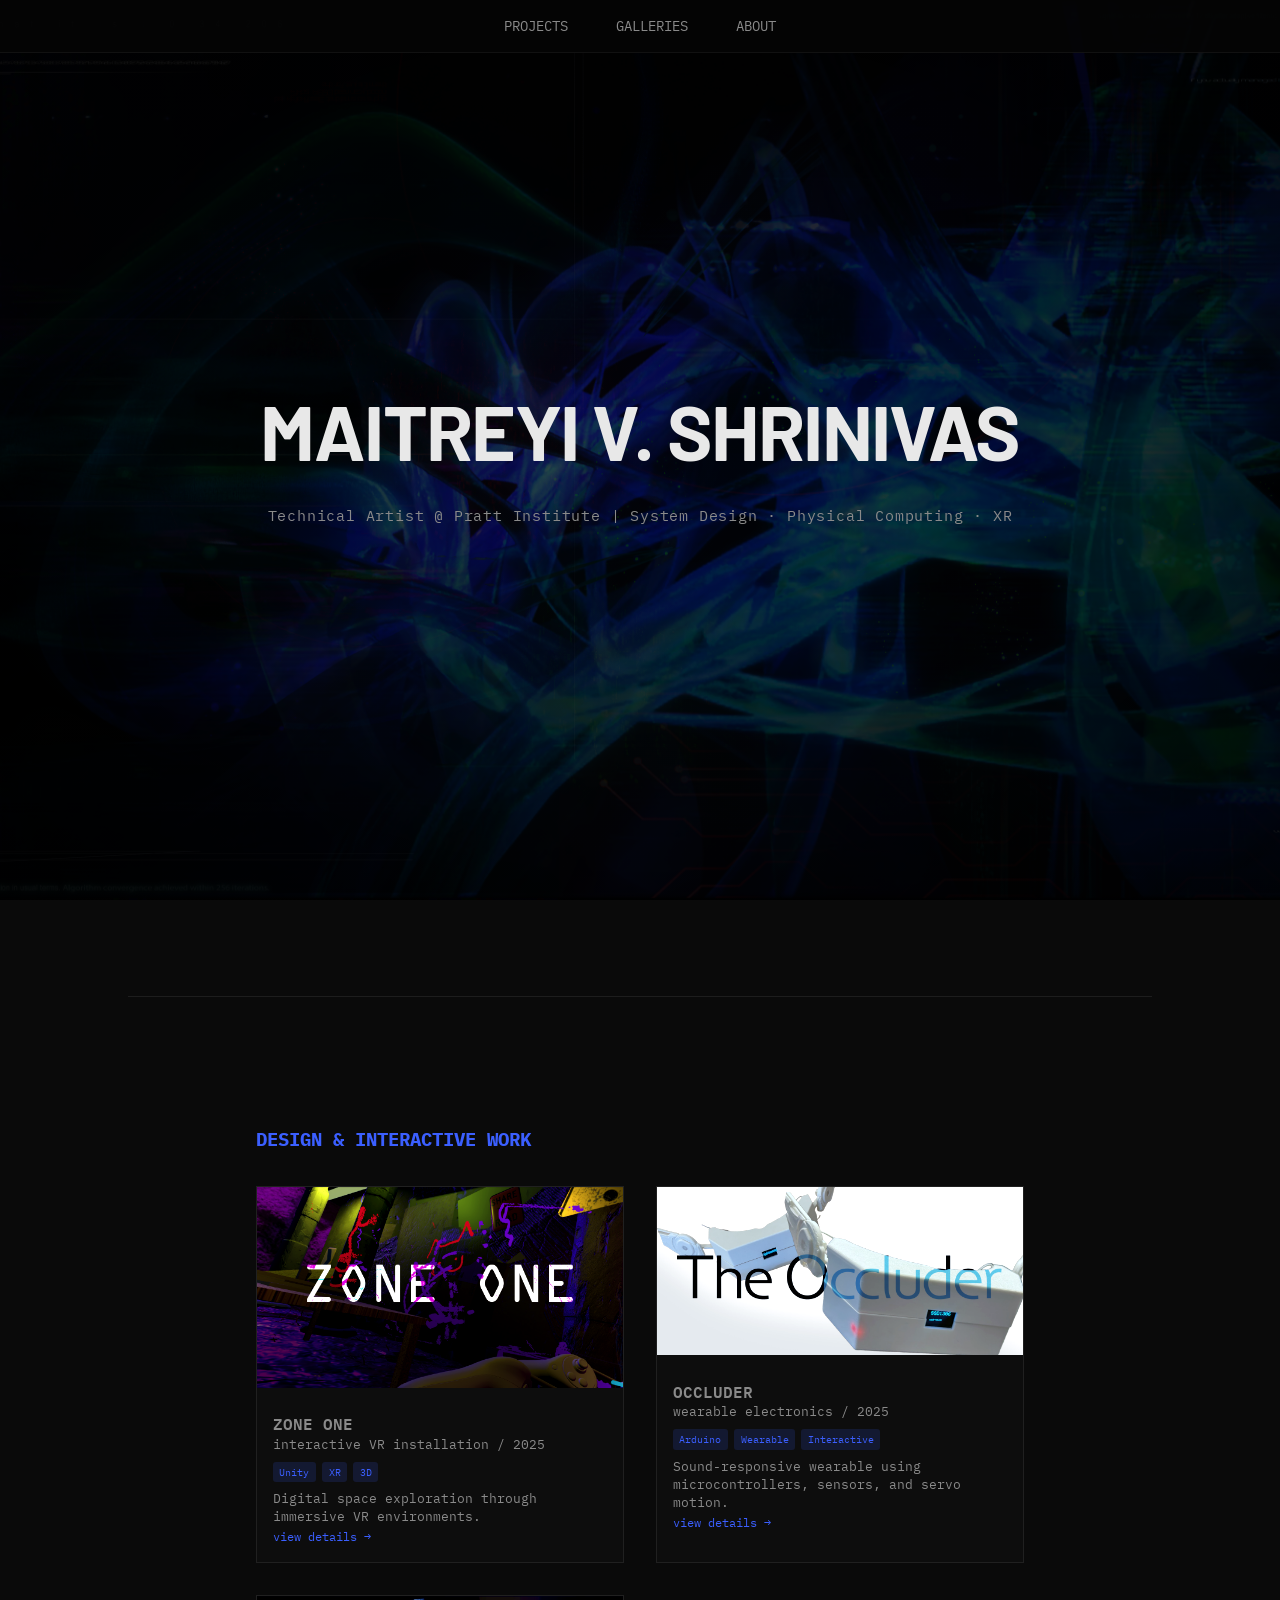
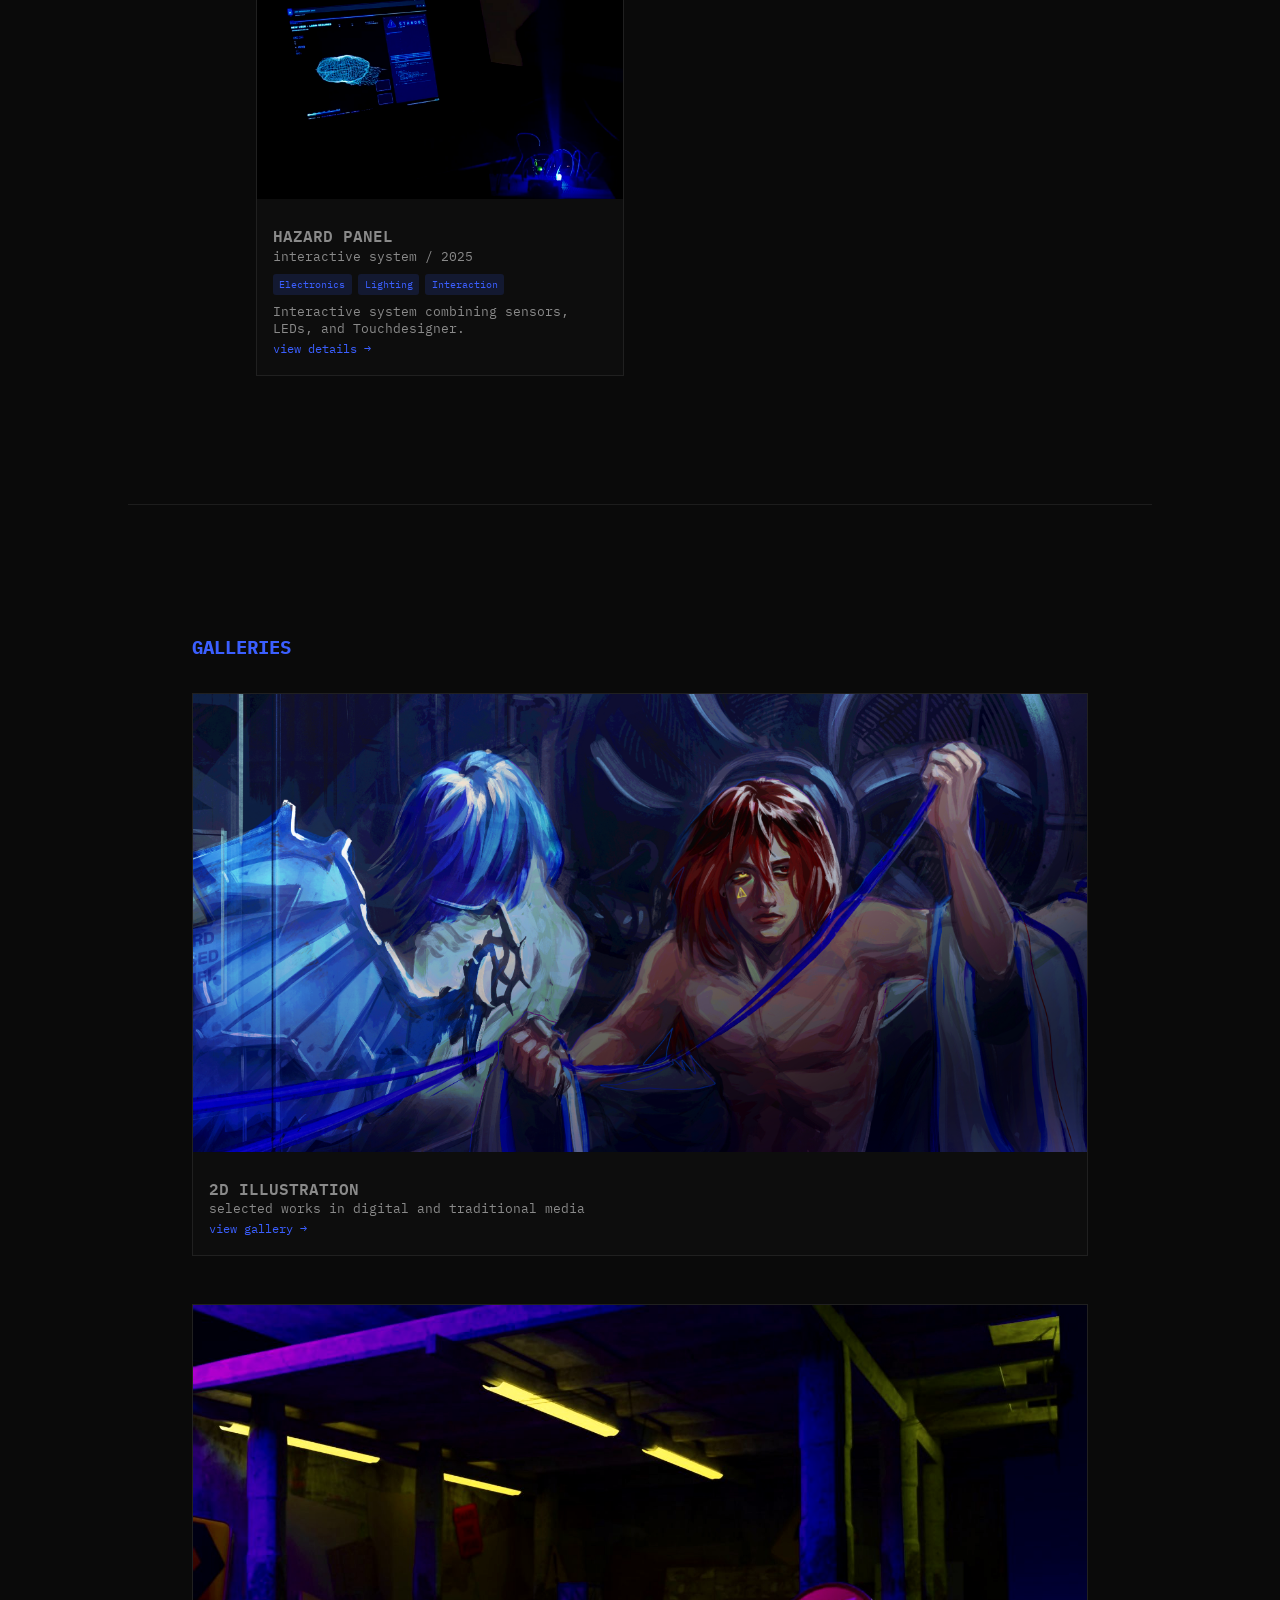
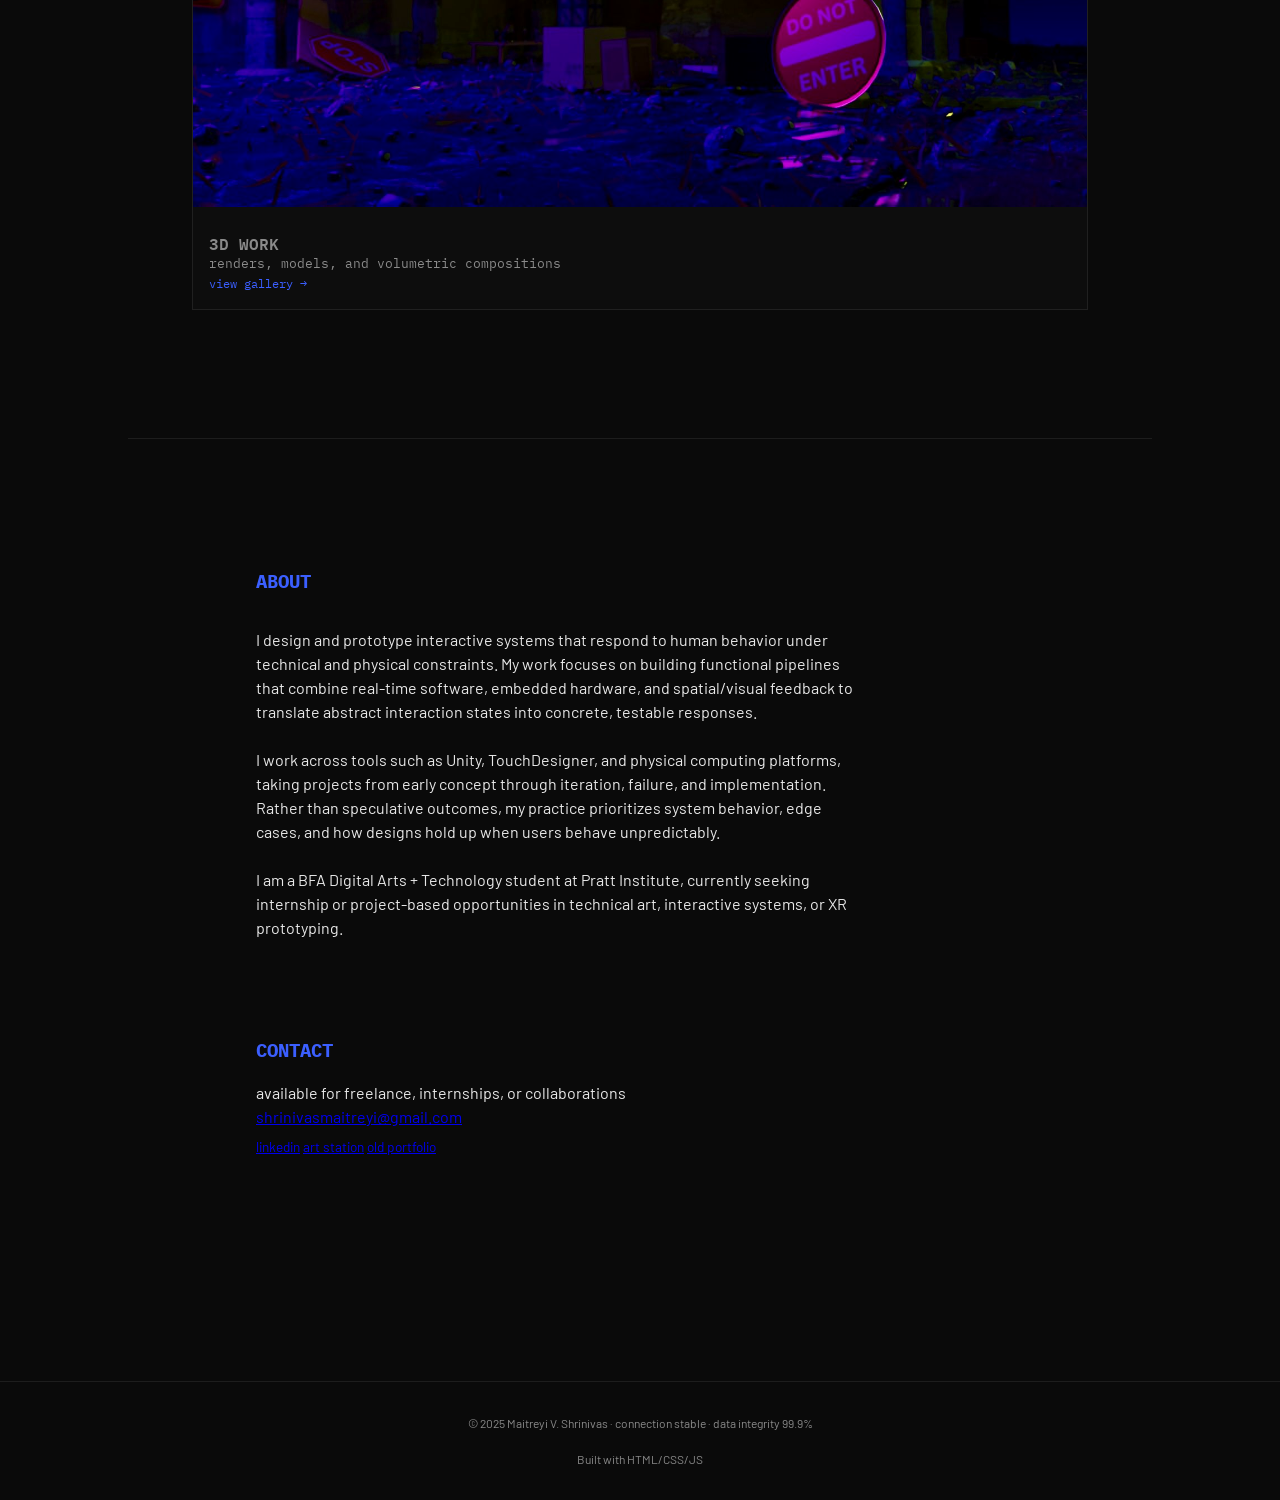
==== commit fd85a5e3: "lklk" ====
--- a/index.html
+++ b/index.html
@@ -135,19 +135,22 @@
         <h2>about</h2>
         <div class="text">
           <p>
-            Artist working across physical computing, VR, and other forms interactive media. 
-            Very interested in anything tech-based. 
-            Currently studying BFA Digital Arts + Technology at Pratt Institute.
+            I design and prototype interactive systems that respond to human behavior 
+            under technical and physical constraints. My work focuses on building 
+            functional pipelines that combine real-time software, embedded hardware, 
+            and spatial/visual feedback to translate abstract interaction states into 
+            concrete, testable responses.
           </p>
           <br>
           <p>
-            I focus on cross-software projects and hybrid interfaces that blend visuals, 
-            mechanics, and aesthetics. I love seeing how tech can fit together like puzzle pieces, 
-            and using that to make beautiful, functional things. 
+            I work across tools such as Unity, TouchDesigner, and physical computing 
+            platforms, taking projects from early concept through iteration, failure, 
+            and implementation. Rather than speculative outcomes, my practice prioritizes 
+            system behavior, edge cases, and how designs hold up when users behave unpredictably.
           </p>
           <br>
           <p class="intent">
-            Currently seeking internship or freelancing opportunities in interactive media, VR/XR, or digital arts.
+            I am a BFA Digital Arts + Technology student at Pratt Institute, currently seeking internship or project-based opportunities in technical art, interactive systems, or XR prototyping.
           </p>
         </div>
       </div>
@@ -158,7 +161,6 @@
         <p><a href="mailto:mai3yis@gmail.com">shrinivasmaitreyi@gmail.com</a></p>
         <div class="socials">
           <a href="https://www.linkedin.com/in/maitreyi-shrinivas-3776411b0/">linkedin</a>
-          <a href="https://instagram.com/virios.v2">instagram</a>
           <a href="https://artstation.com/mai3yi">art station</a>
           <a href="https://mai3yi.myportfolio.com/work">old portfolio</a>
         </div>
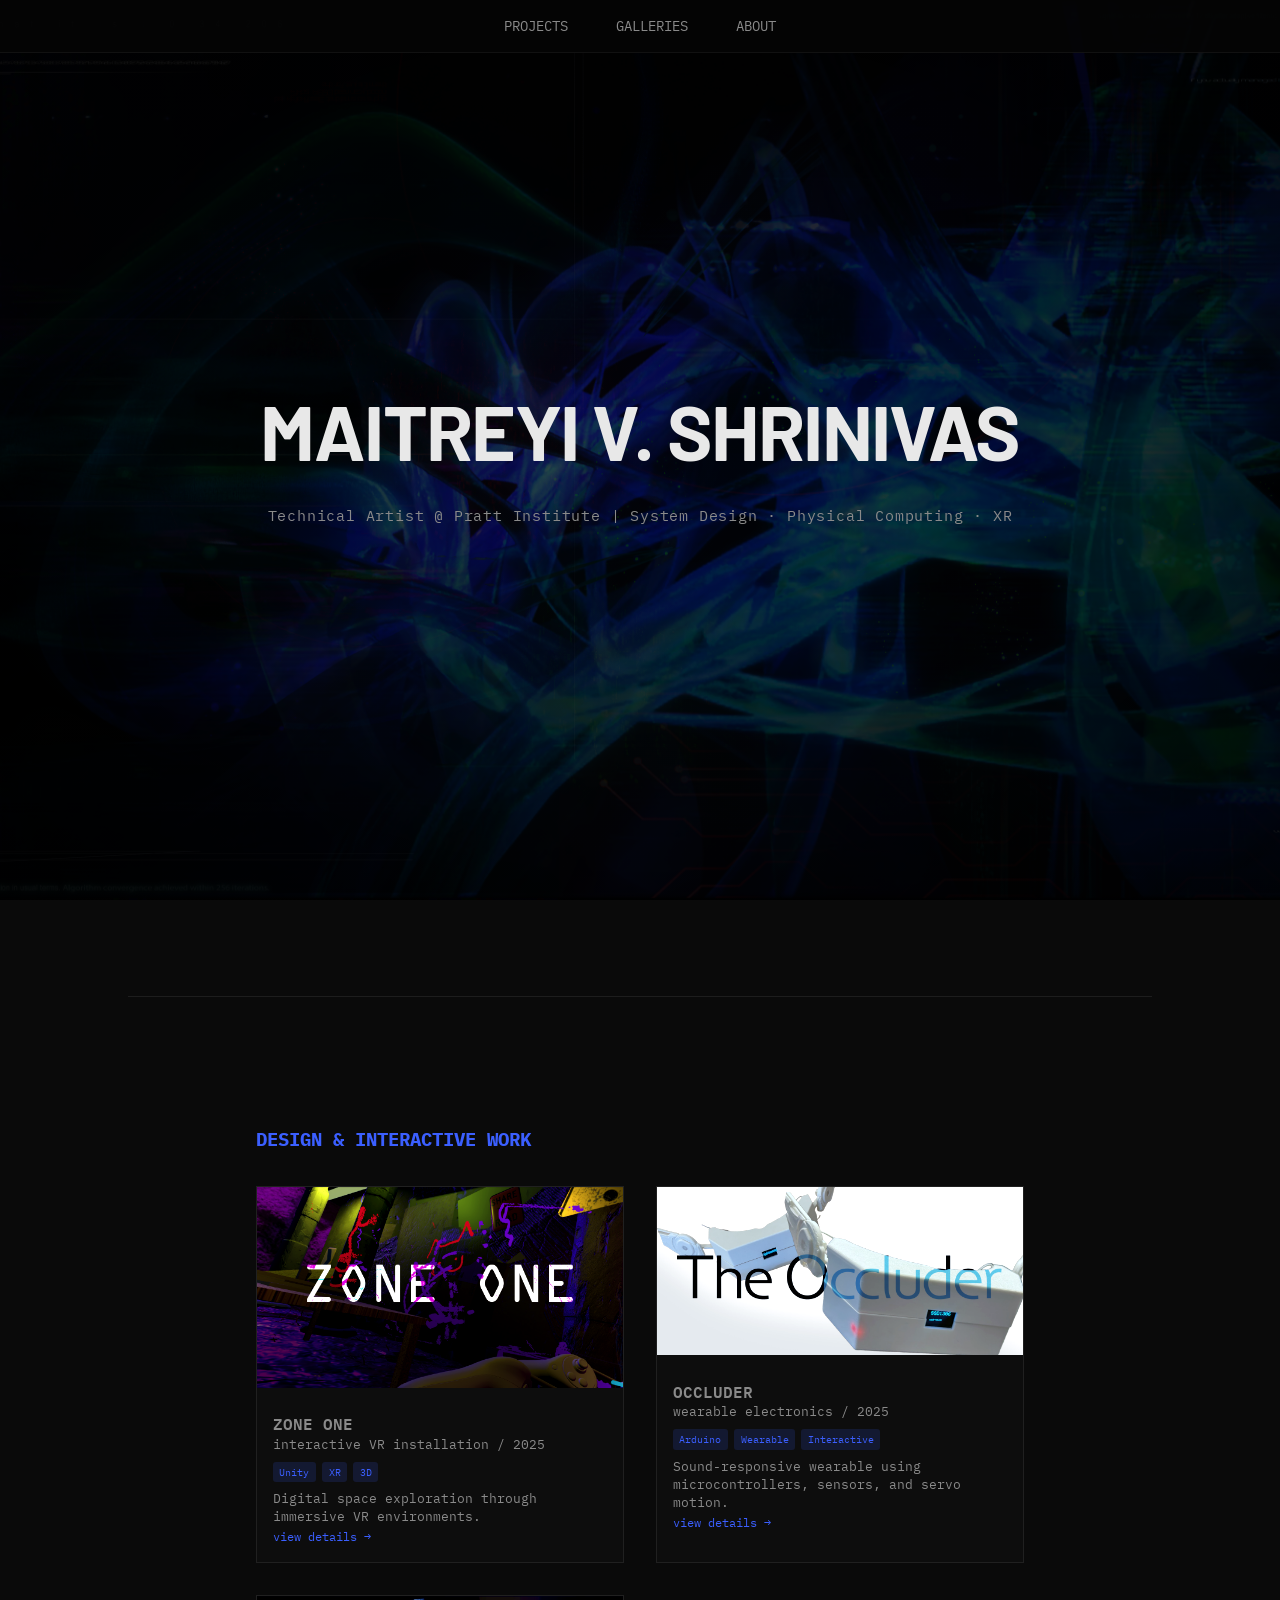
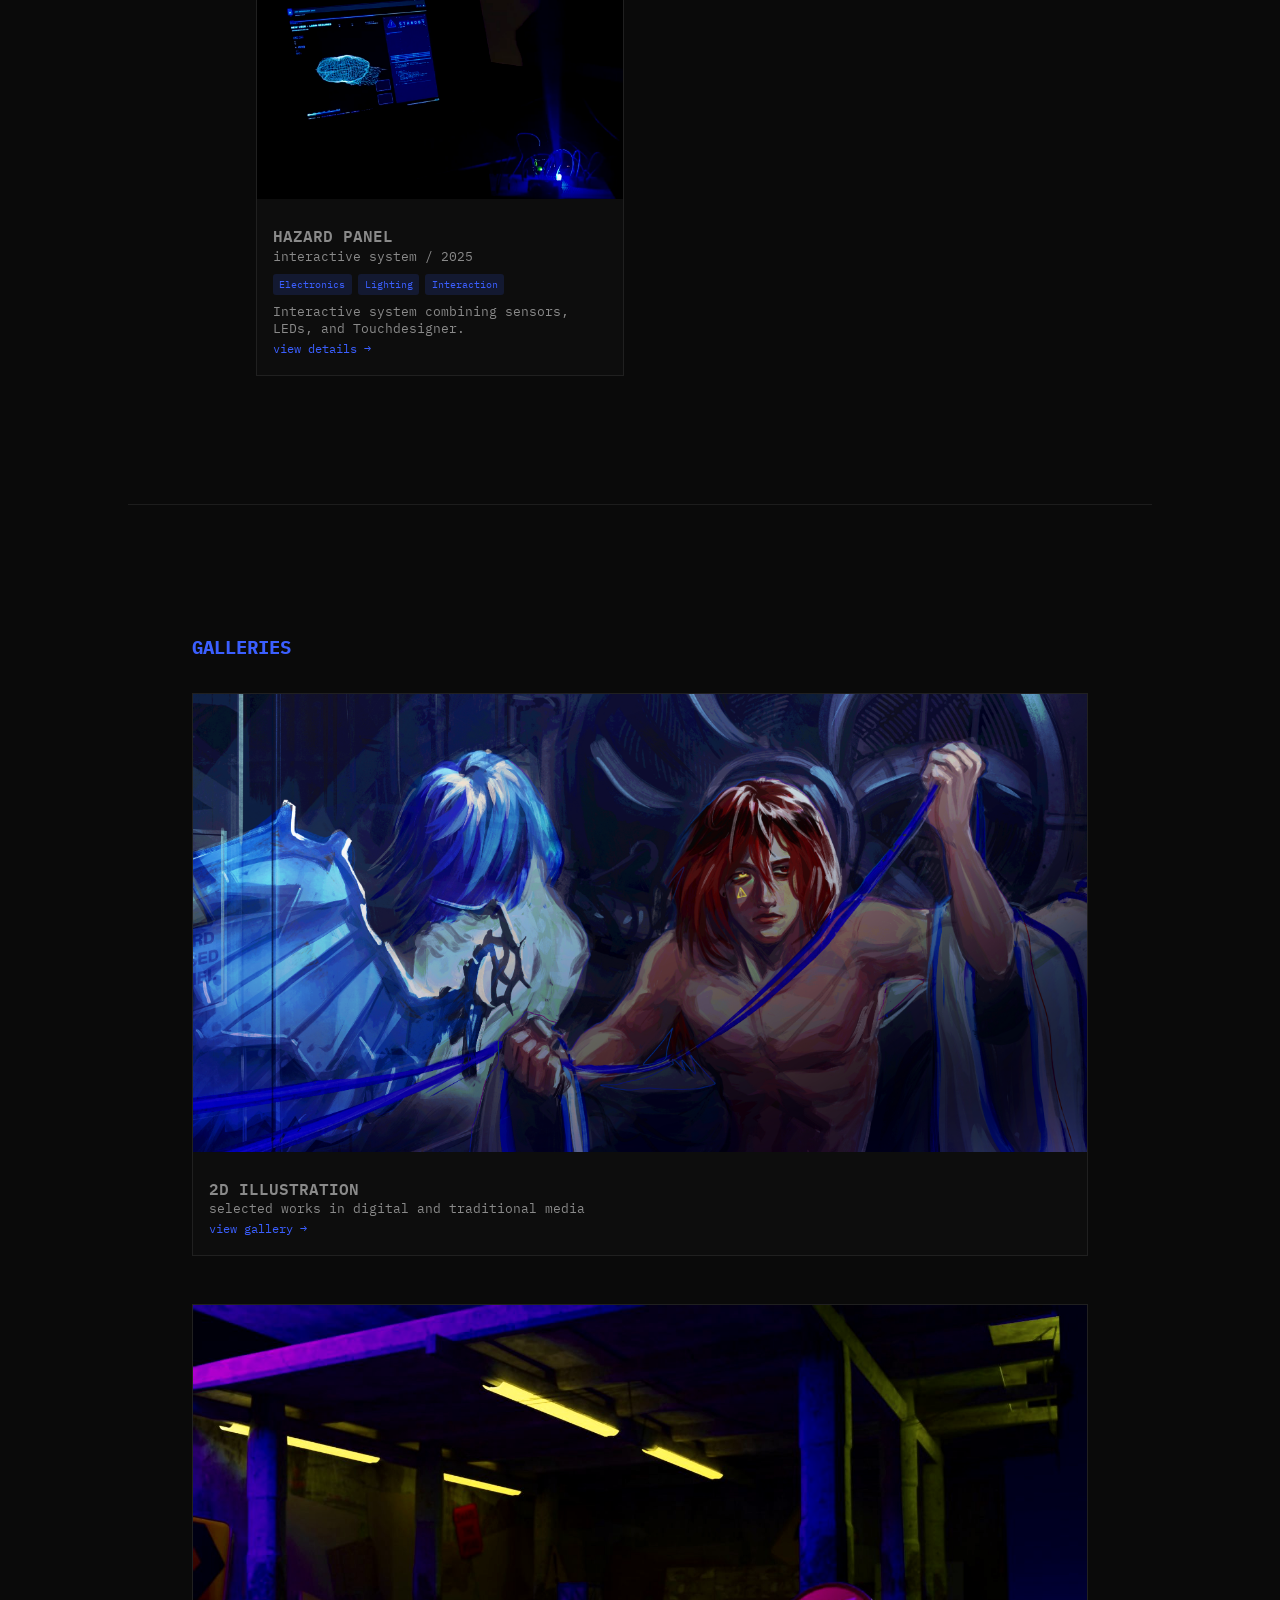
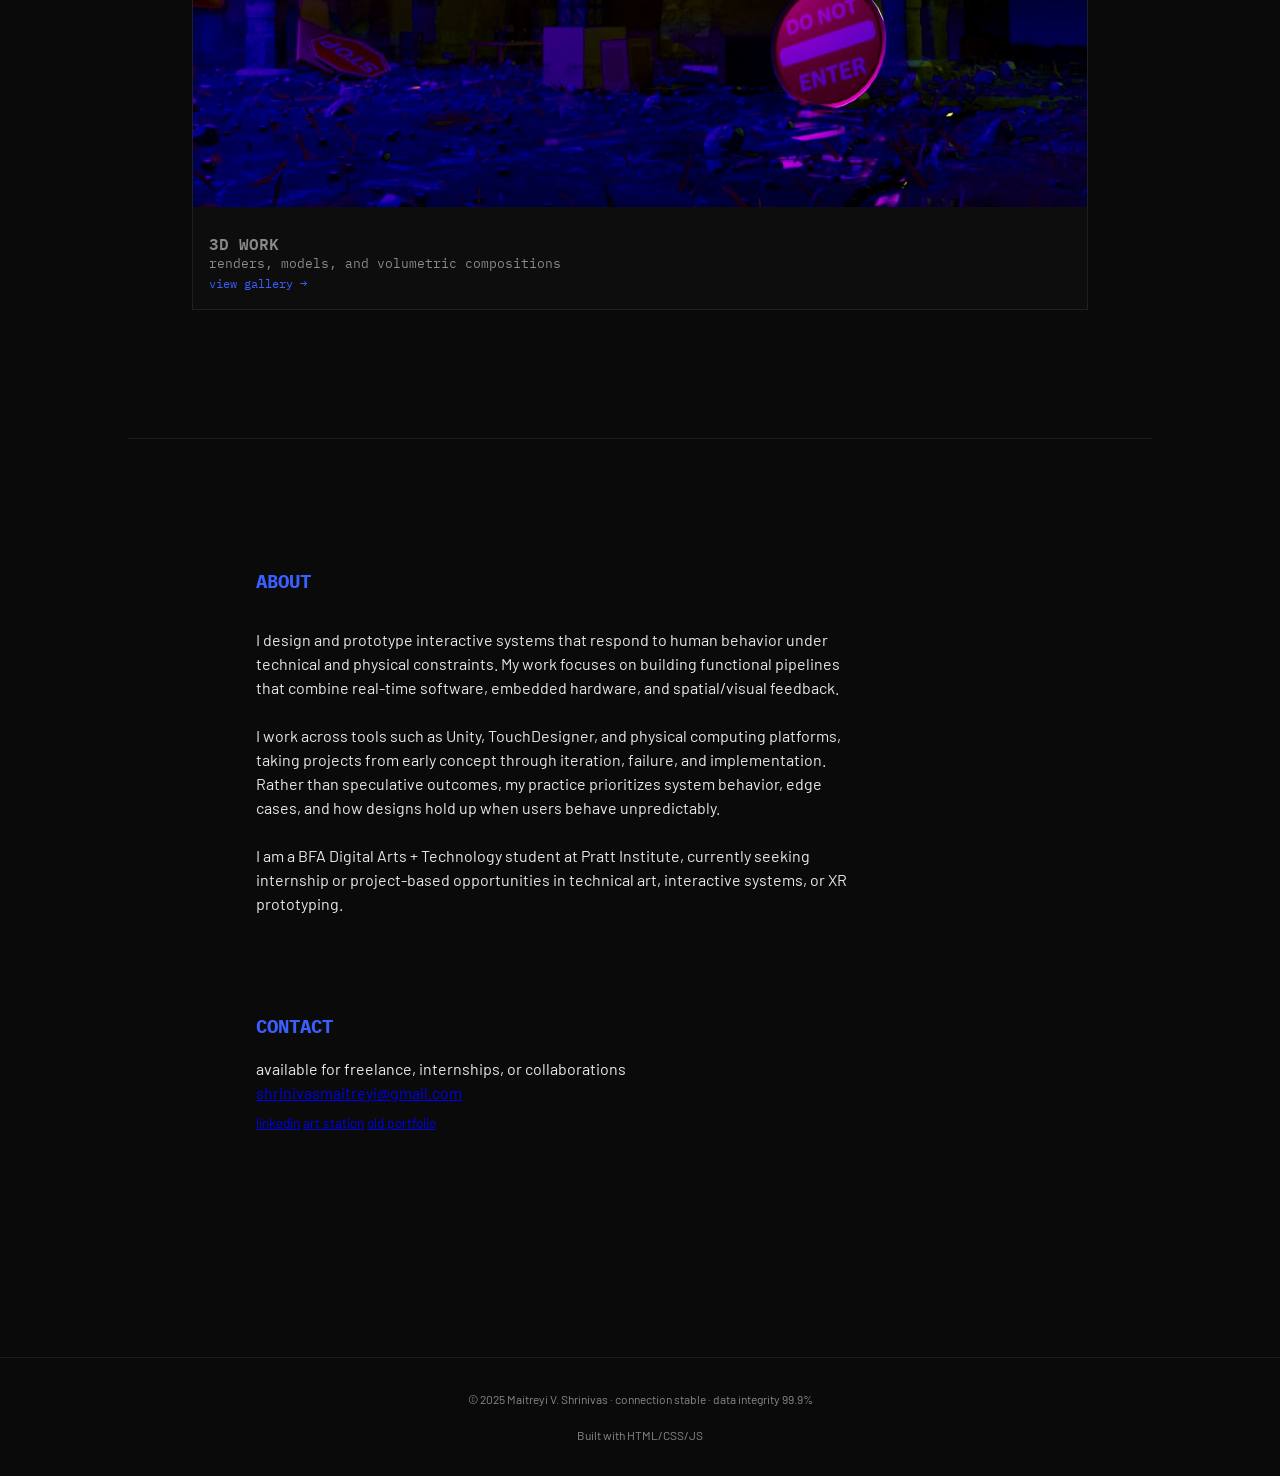
==== commit 78bef80c: "lklk2" ====
--- a/index.html
+++ b/index.html
@@ -138,8 +138,7 @@
             I design and prototype interactive systems that respond to human behavior 
             under technical and physical constraints. My work focuses on building 
             functional pipelines that combine real-time software, embedded hardware, 
-            and spatial/visual feedback to translate abstract interaction states into 
-            concrete, testable responses.
+            and spatial/visual feedback.
           </p>
           <br>
           <p>
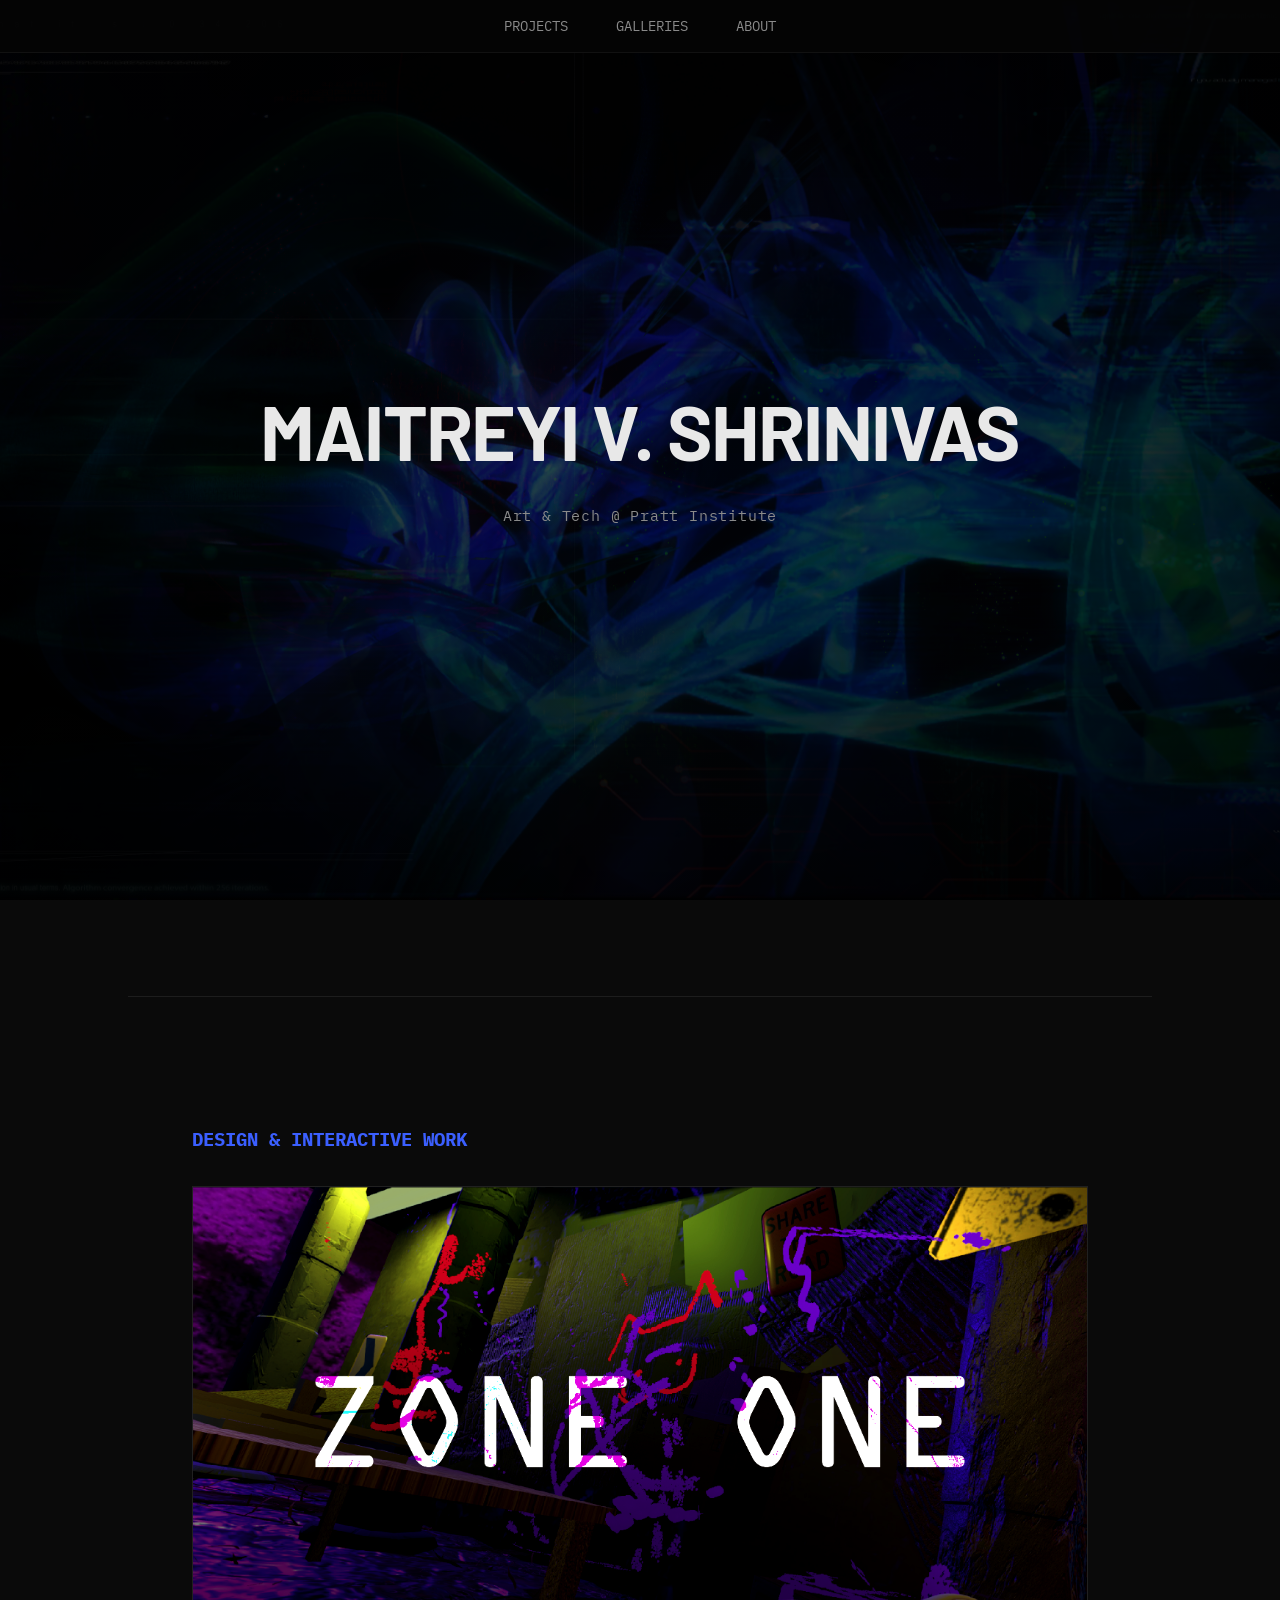
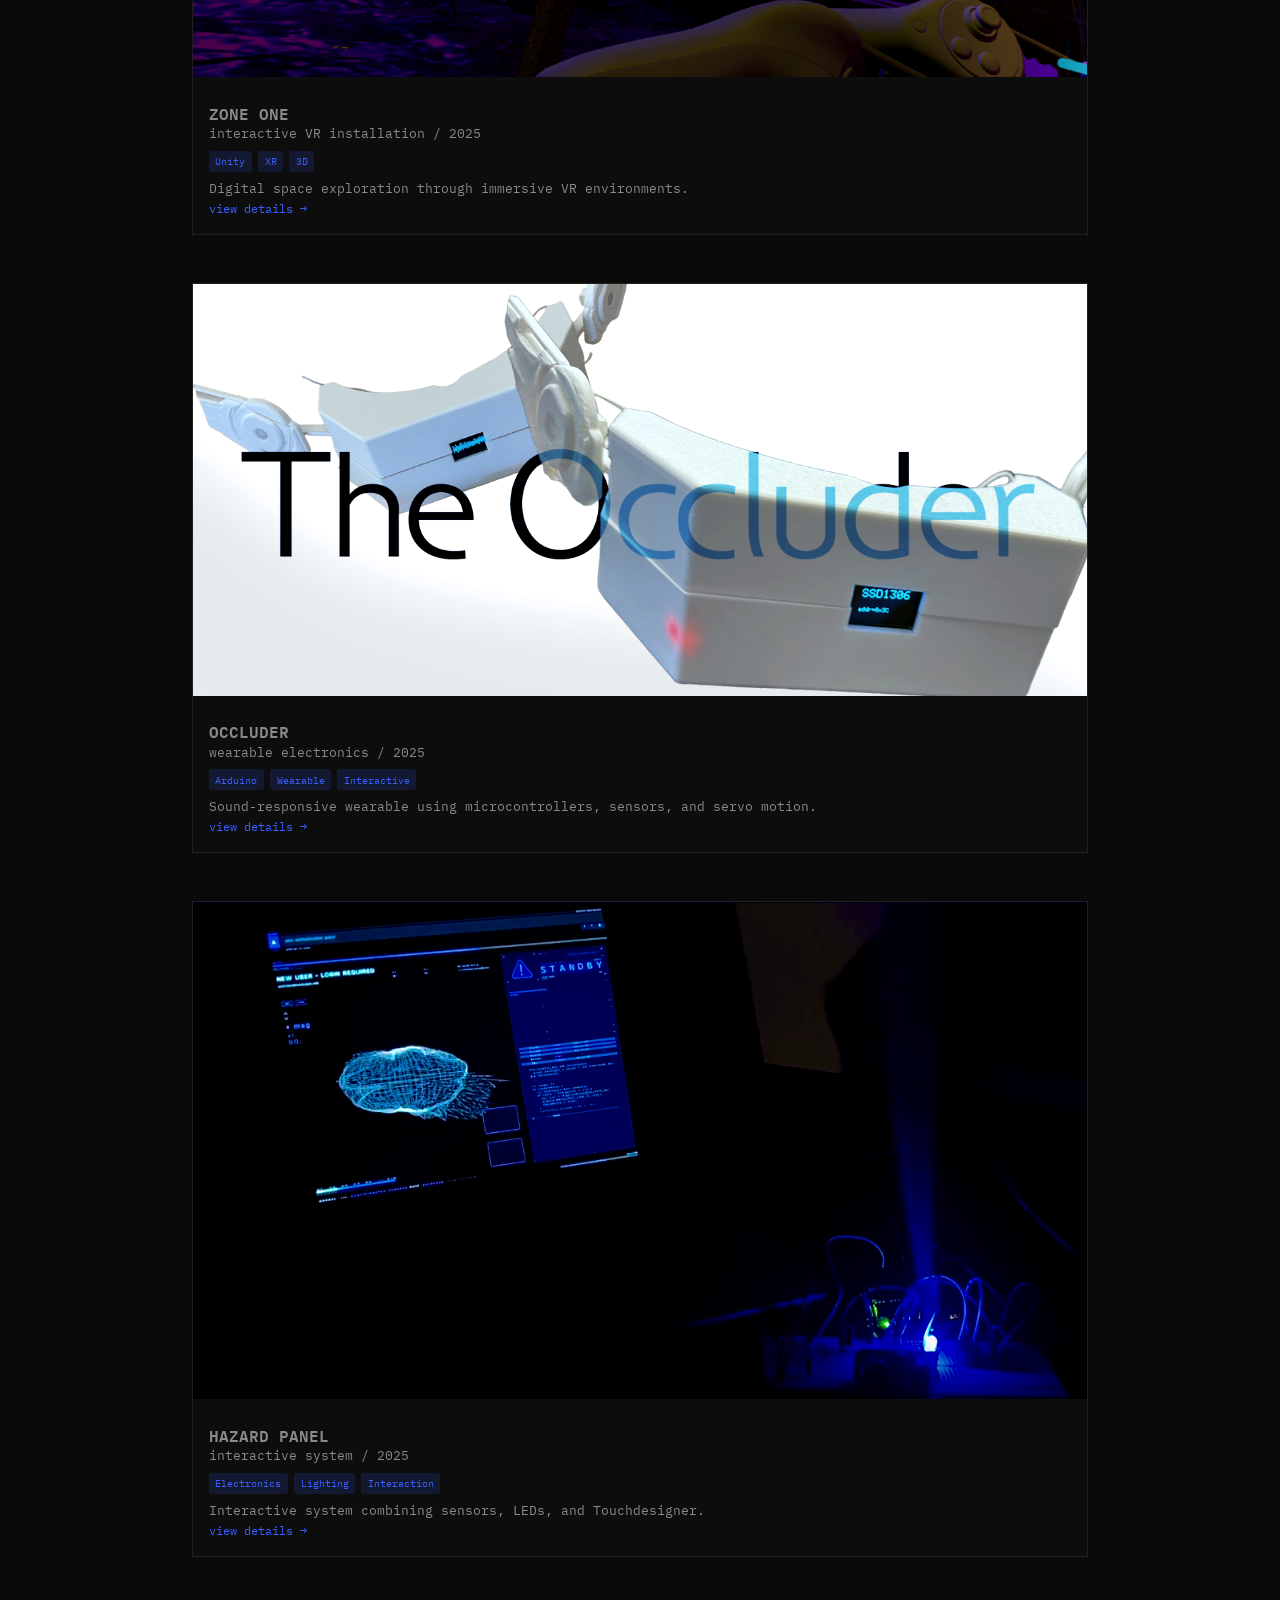
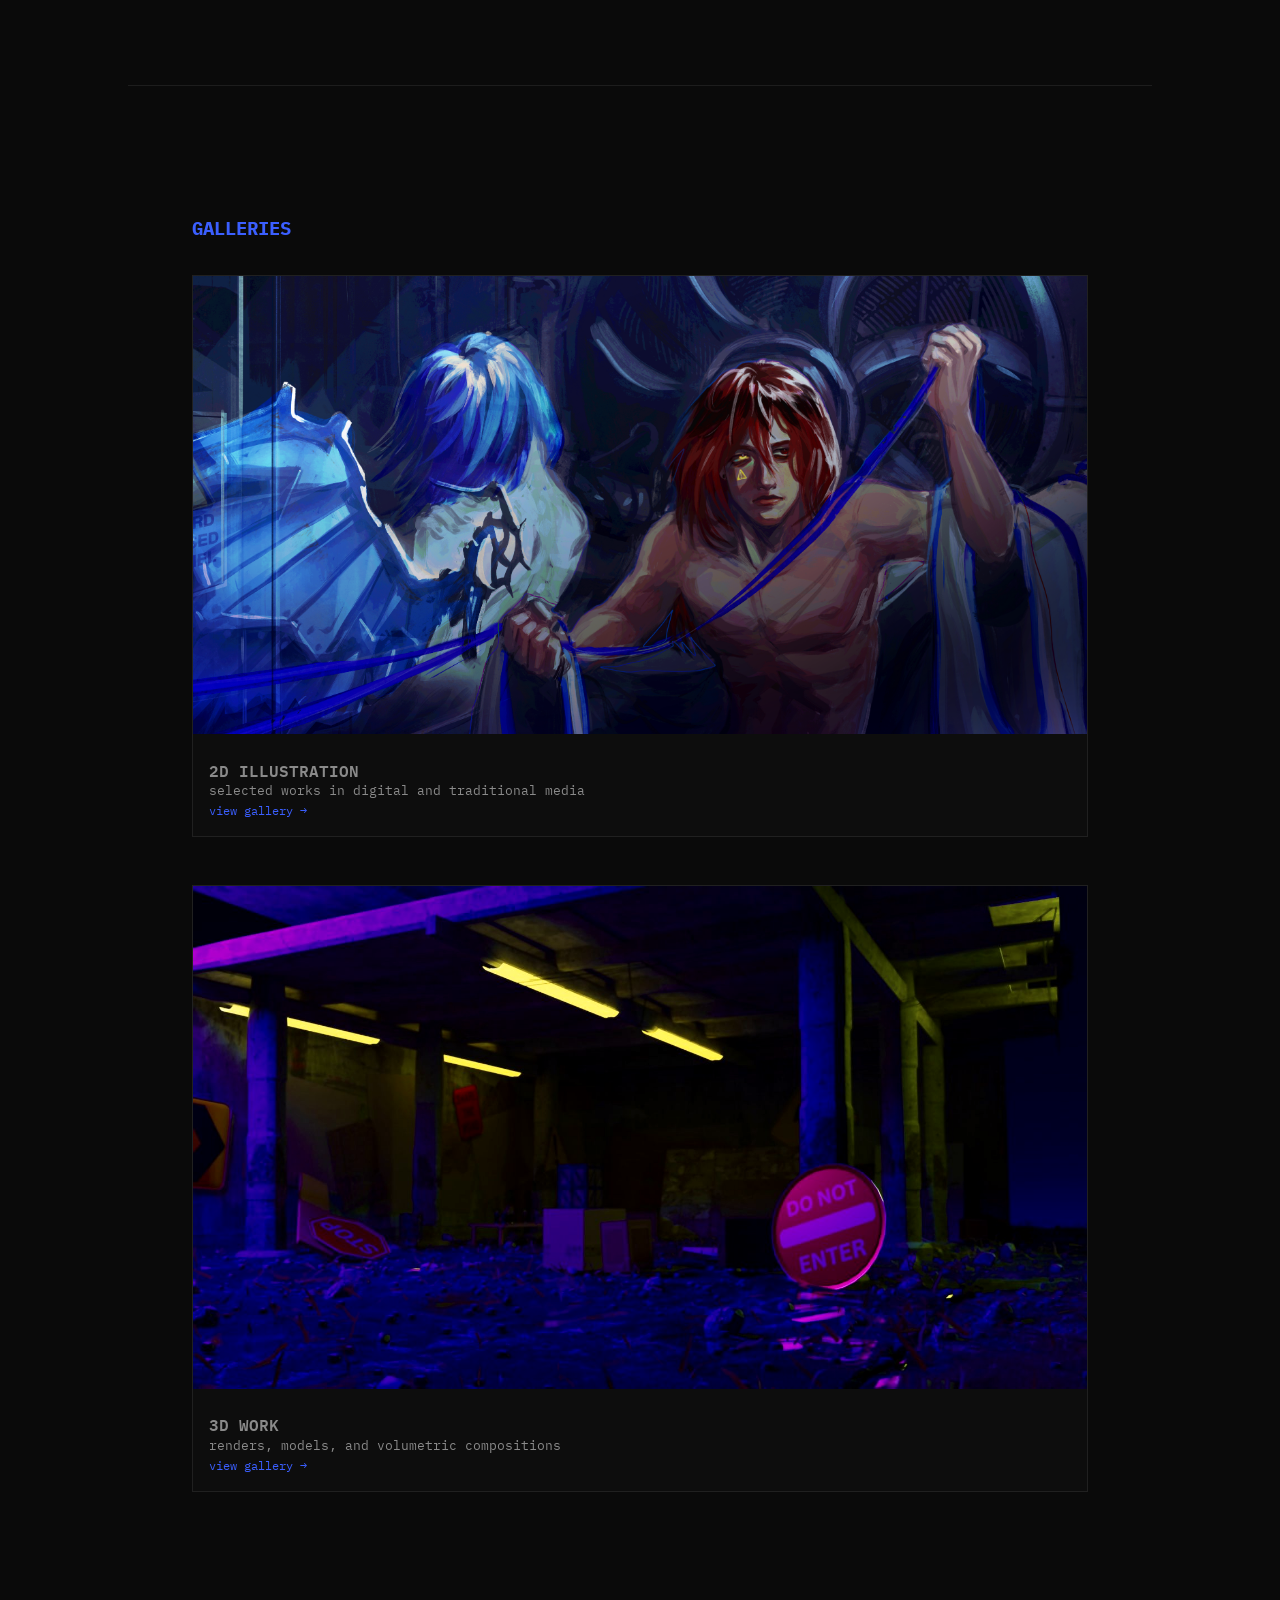
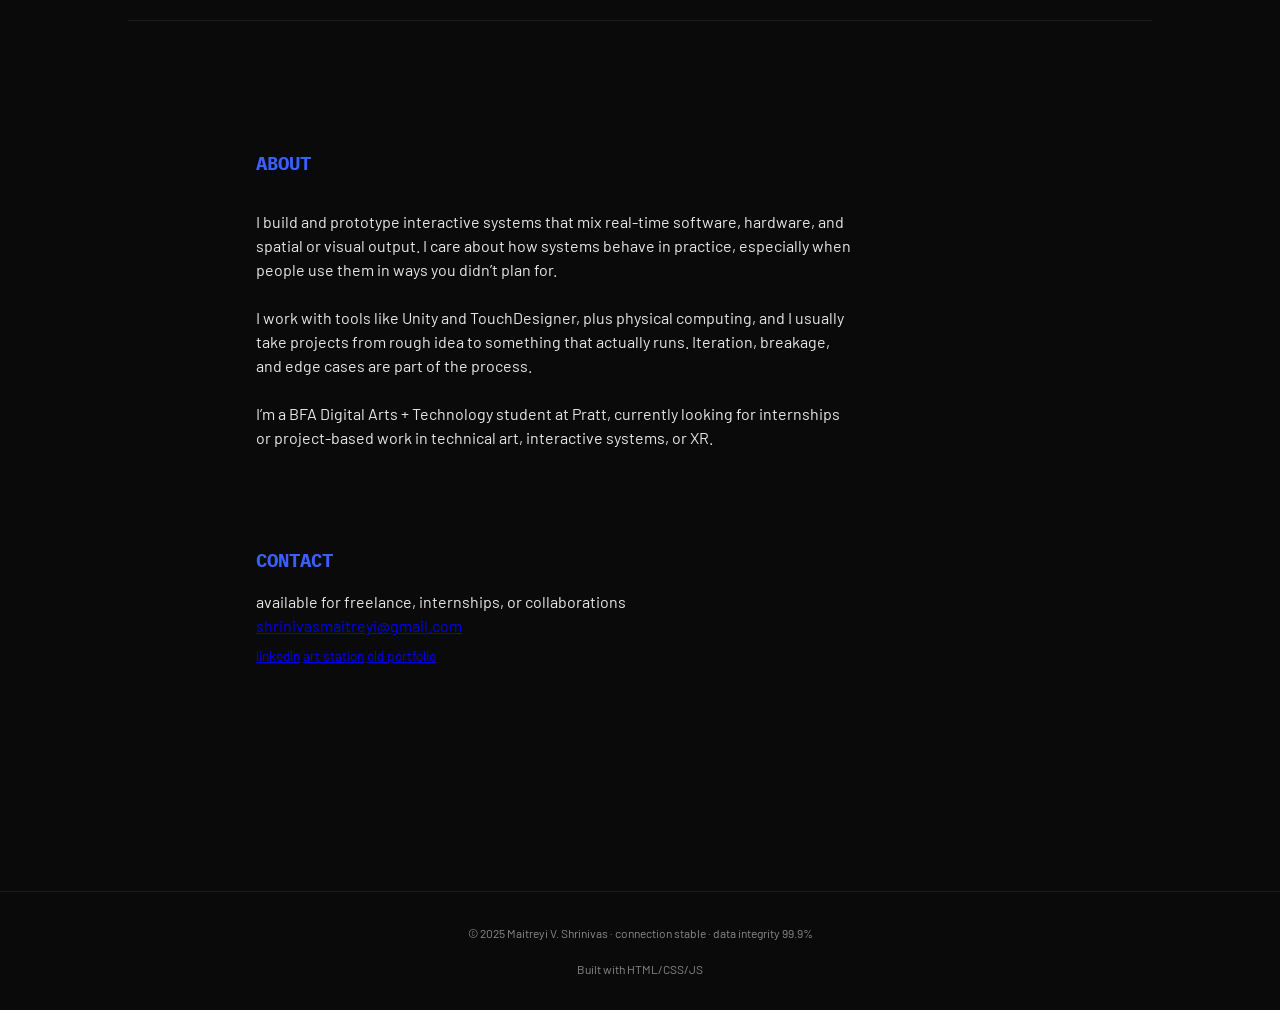
==== commit 2be5fd55: "update for class" ====
--- a/index.html
+++ b/index.html
@@ -3,7 +3,7 @@
 <head>
   <meta charset="UTF-8" />
   <meta name="viewport" content="width=device-width, initial-scale=1.0" />
-  <title>Maitreyi V. Shrinivas | Technical Artist </title>
+  <title>Maitreyi V. Shrinivas | Art & Tech </title>
   <meta name="description" content="Interactive systems, computing, and real-time environments." />
   <link rel="icon" href="assets/favicon.png" type="image/png" />
   <link href="https://fonts.googleapis.com/css2?family=Barlow:wght@300;500&family=IBM+Plex+Mono:wght@400;600&display=swap" rel="stylesheet" />
@@ -16,7 +16,7 @@
     <div class="bg-image"></div>
     <div class="intro-text">
       <h1 id="glitch-name">Maitreyi V. Shrinivas</h1>
-      <p class="subtitle">Technical Artist @ Pratt Institute | System Design · Physical Computing · XR </p>
+      <p class="subtitle">Art & Tech @ Pratt Institute </p>
     </div>
   </section>
 
@@ -36,7 +36,7 @@
  <main>
 
   <!-- ===== DESIGN & INTERACTIVE WORK ===== -->
-  <section id="design" class="section">
+  <section id="gallery" class="section">
     <h2>design & interactive work</h2>
 
     <div class="work-grid">
@@ -130,29 +130,27 @@
   <!-- ===== ABOUT + CONTACT ===== -->
   <section id="about-contact" class="section">
     <div class="about-contact-grid">
-
-      <div class="about-column">
-        <h2>about</h2>
-        <div class="text">
-          <p>
-            I design and prototype interactive systems that respond to human behavior 
-            under technical and physical constraints. My work focuses on building 
-            functional pipelines that combine real-time software, embedded hardware, 
-            and spatial/visual feedback.
-          </p>
-          <br>
-          <p>
-            I work across tools such as Unity, TouchDesigner, and physical computing 
-            platforms, taking projects from early concept through iteration, failure, 
-            and implementation. Rather than speculative outcomes, my practice prioritizes 
-            system behavior, edge cases, and how designs hold up when users behave unpredictably.
-          </p>
-          <br>
-          <p class="intent">
-            I am a BFA Digital Arts + Technology student at Pratt Institute, currently seeking internship or project-based opportunities in technical art, interactive systems, or XR prototyping.
-          </p>
-        </div>
-      </div>
+<div class="about-column">
+  <h2>about</h2>
+  <div class="text">
+    <p>
+      I build and prototype interactive systems that mix real-time software, hardware, 
+      and spatial or visual output. I care about how systems behave in practice, especially 
+      when people use them in ways you didn’t plan for.
+    </p>
+    <br>
+    <p>
+      I work with tools like Unity and TouchDesigner, plus physical computing, and I usually 
+      take projects from rough idea to something that actually runs. Iteration, breakage, 
+      and edge cases are part of the process.
+    </p>
+    <br>
+    <p class="intent">
+      I’m a BFA Digital Arts + Technology student at Pratt, currently looking for internships 
+      or project-based work in technical art, interactive systems, or XR.
+    </p>
+  </div>
+</div>
 
       <div class="contact-column">
         <h2>contact</h2>
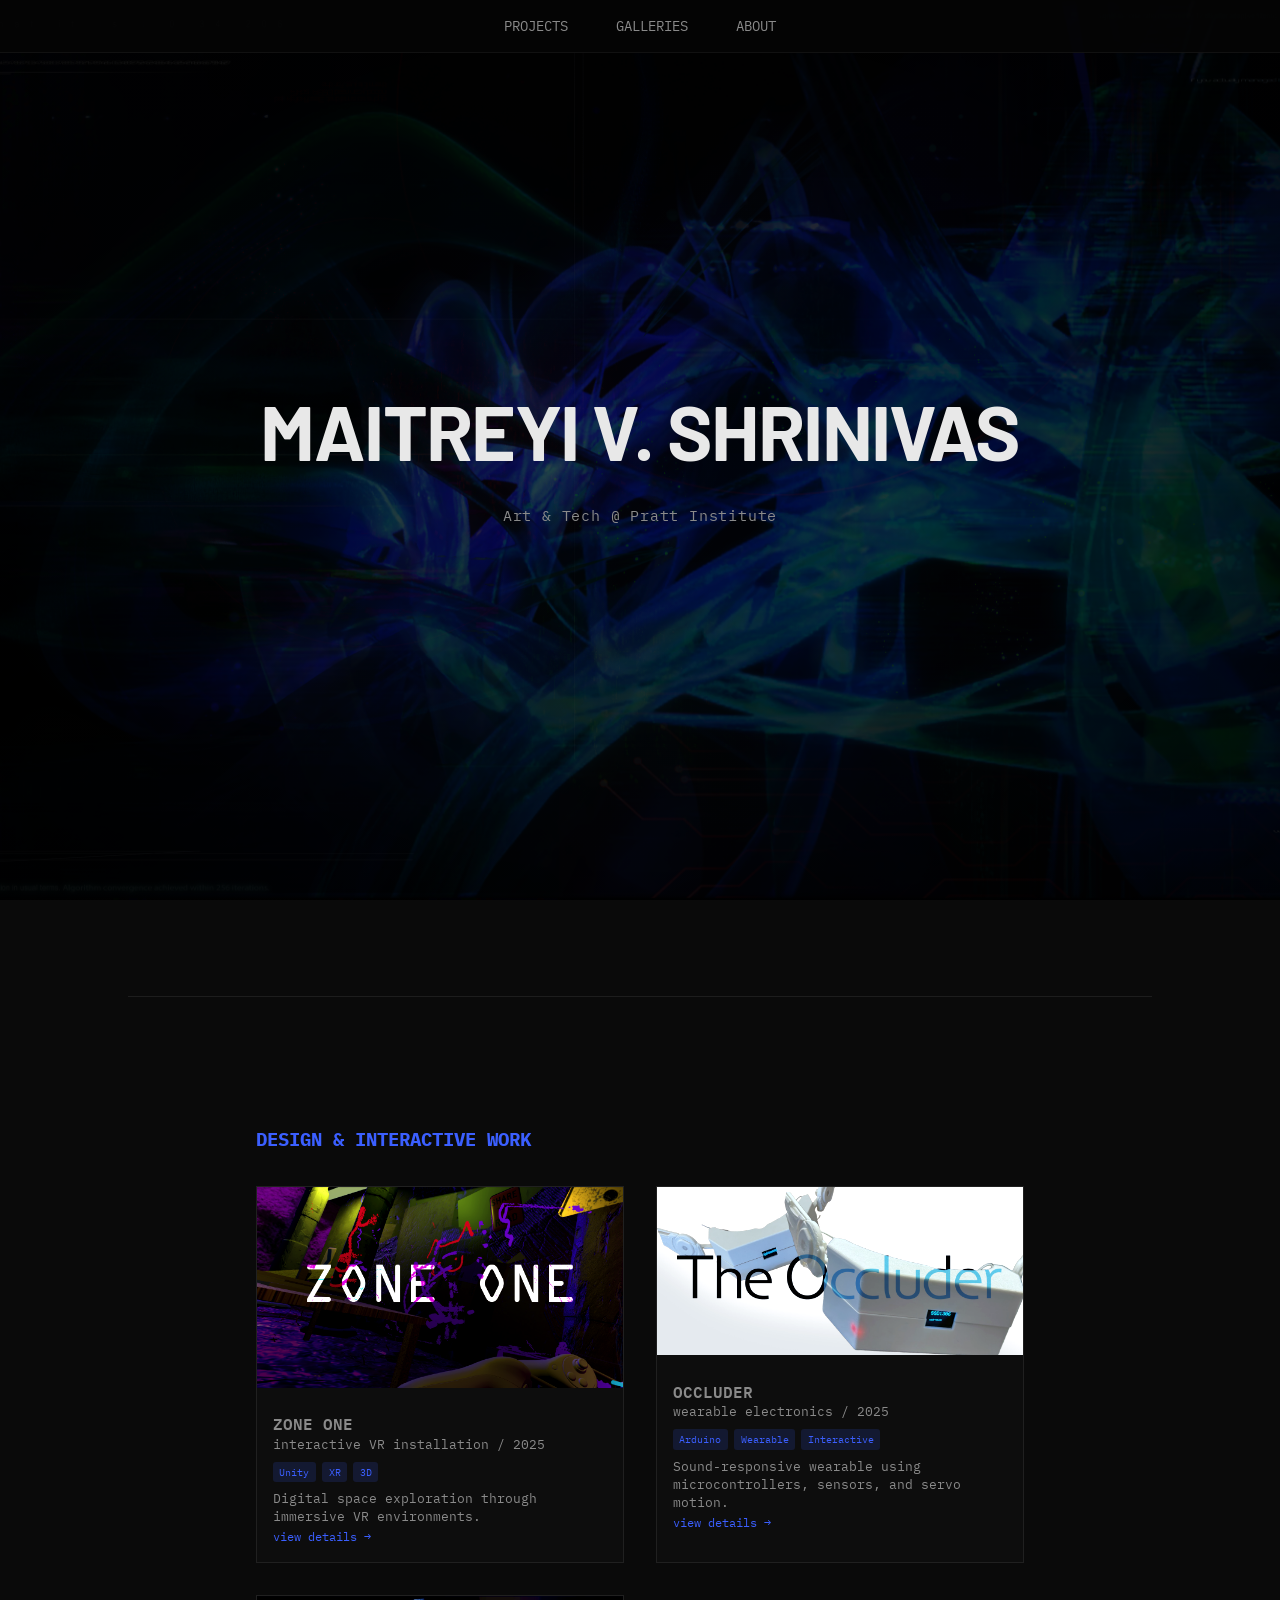
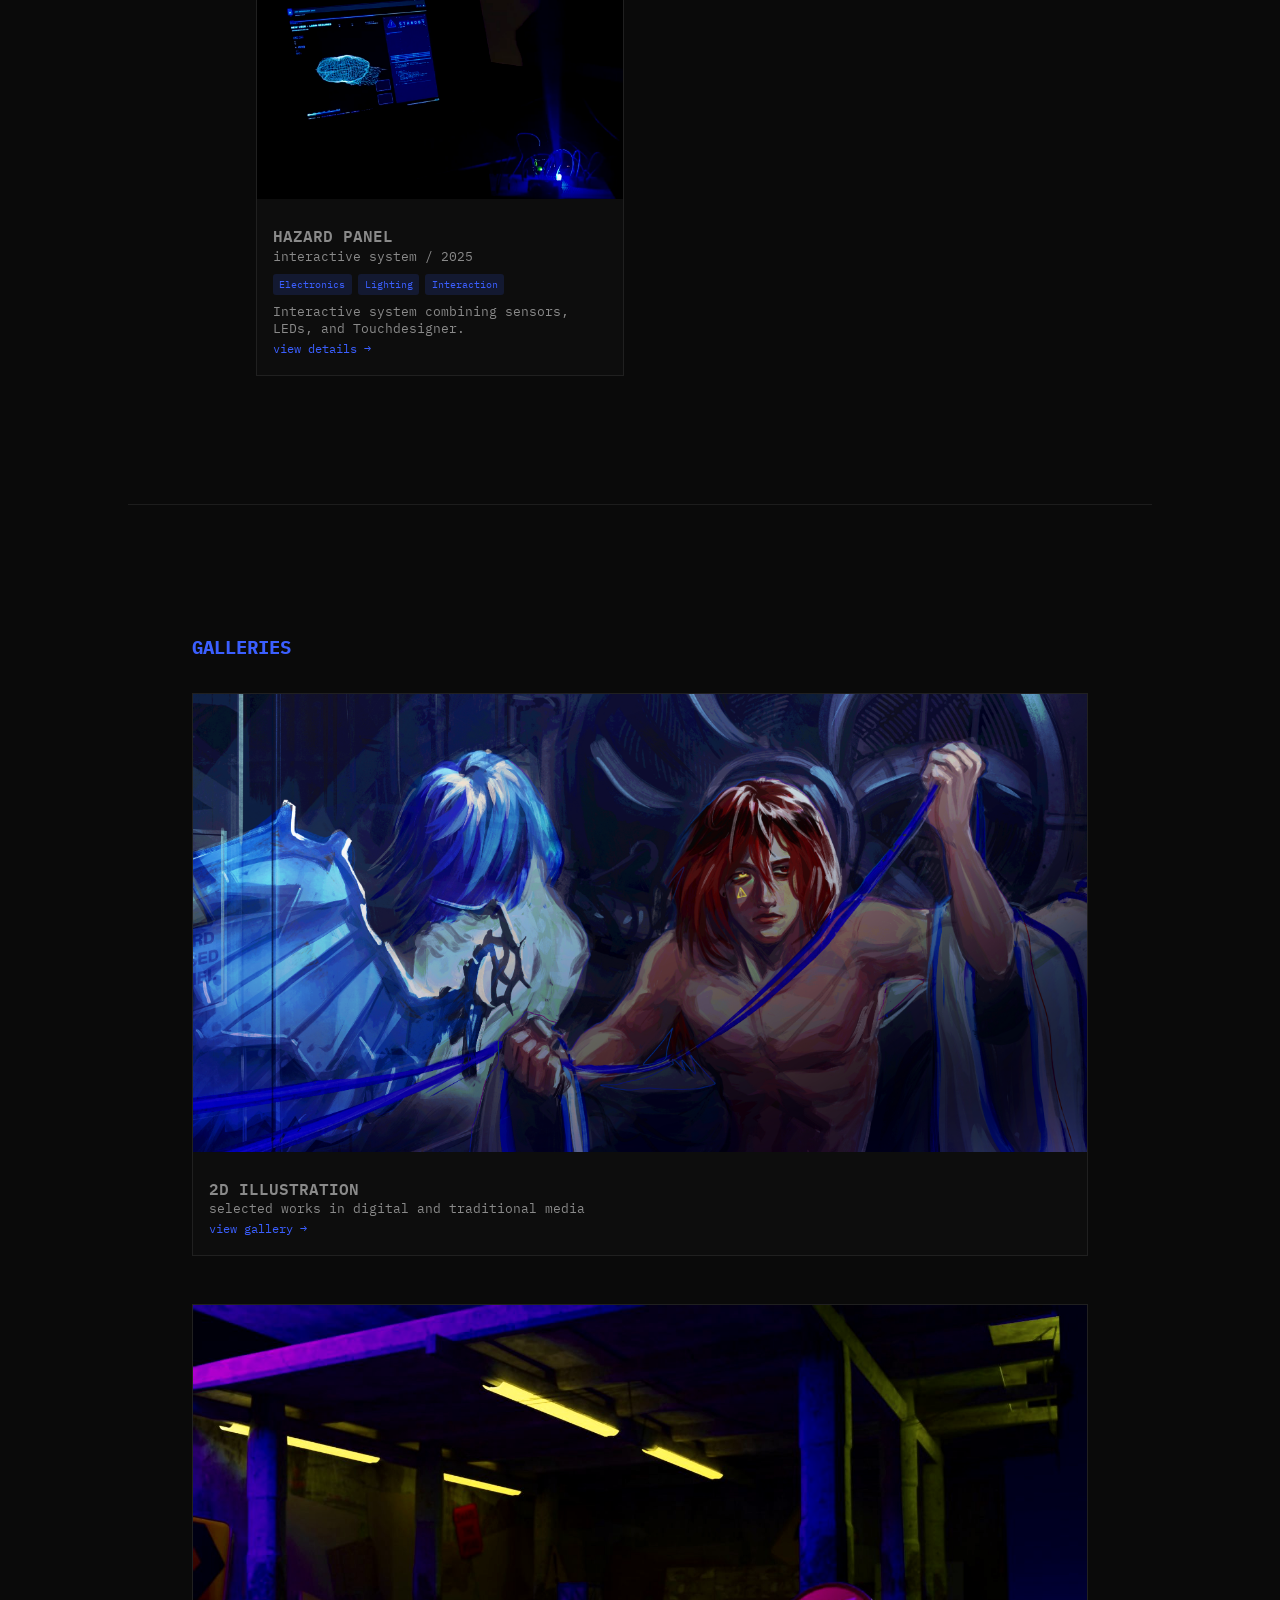
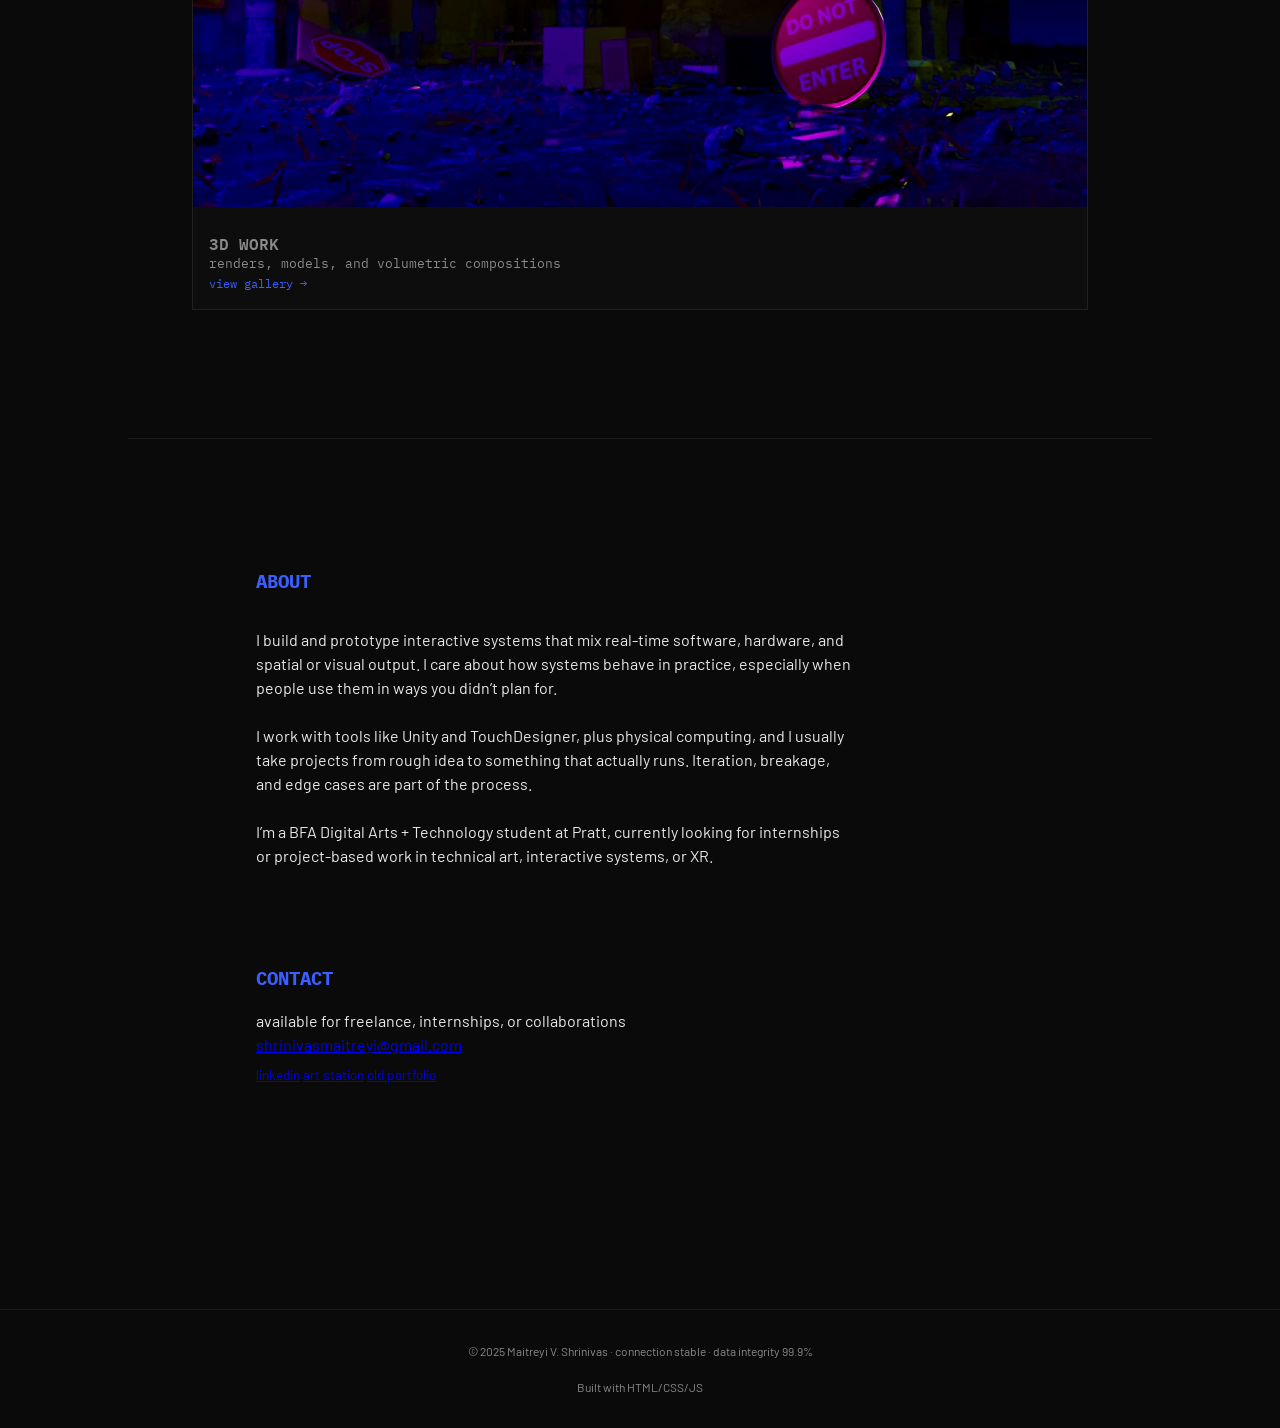
==== commit d9fdf0fb: "nav update" ====
--- a/index.html
+++ b/index.html
@@ -36,7 +36,7 @@
  <main>
 
   <!-- ===== DESIGN & INTERACTIVE WORK ===== -->
-  <section id="gallery" class="section">
+  <section id="design" class="section">
     <h2>design & interactive work</h2>
 
     <div class="work-grid">
@@ -128,7 +128,7 @@
   </section>
 
   <!-- ===== ABOUT + CONTACT ===== -->
-  <section id="about-contact" class="section">
+  <section id="about" class="section">
     <div class="about-contact-grid">
 <div class="about-column">
   <h2>about</h2>
